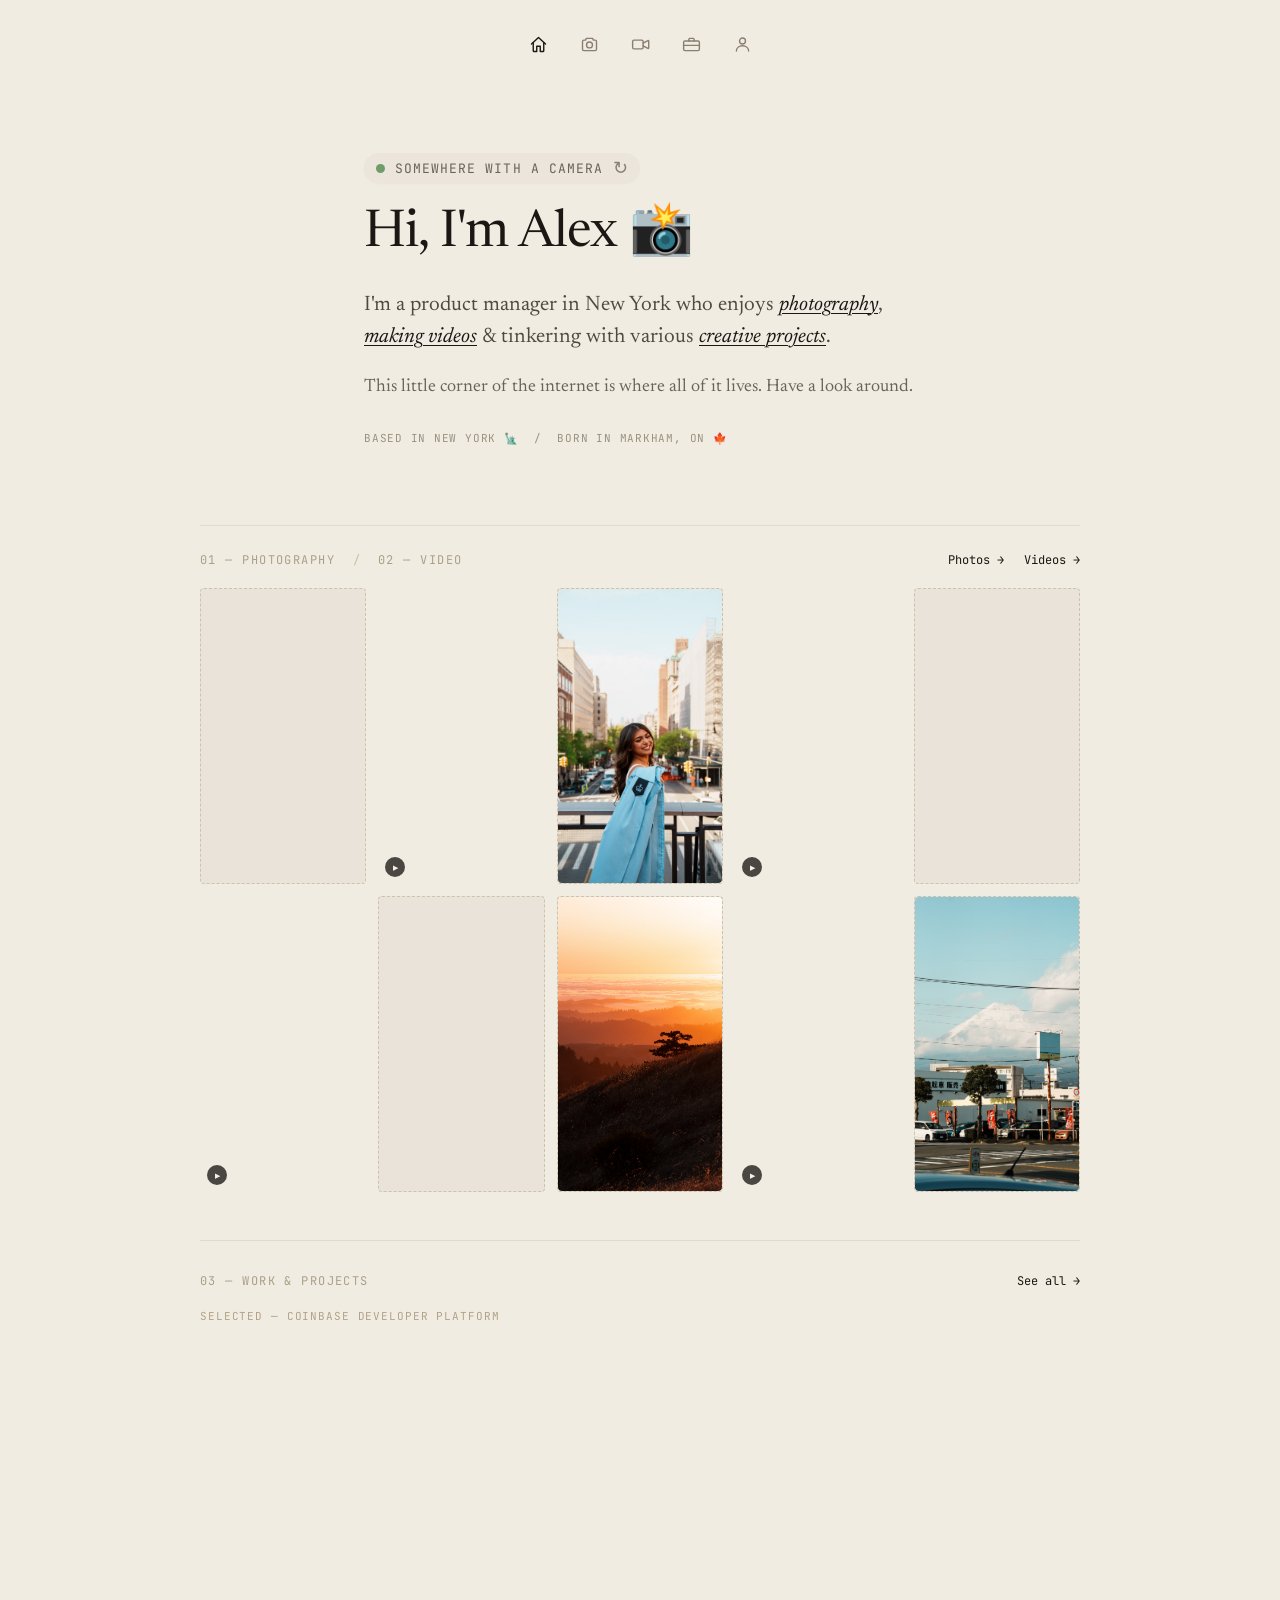
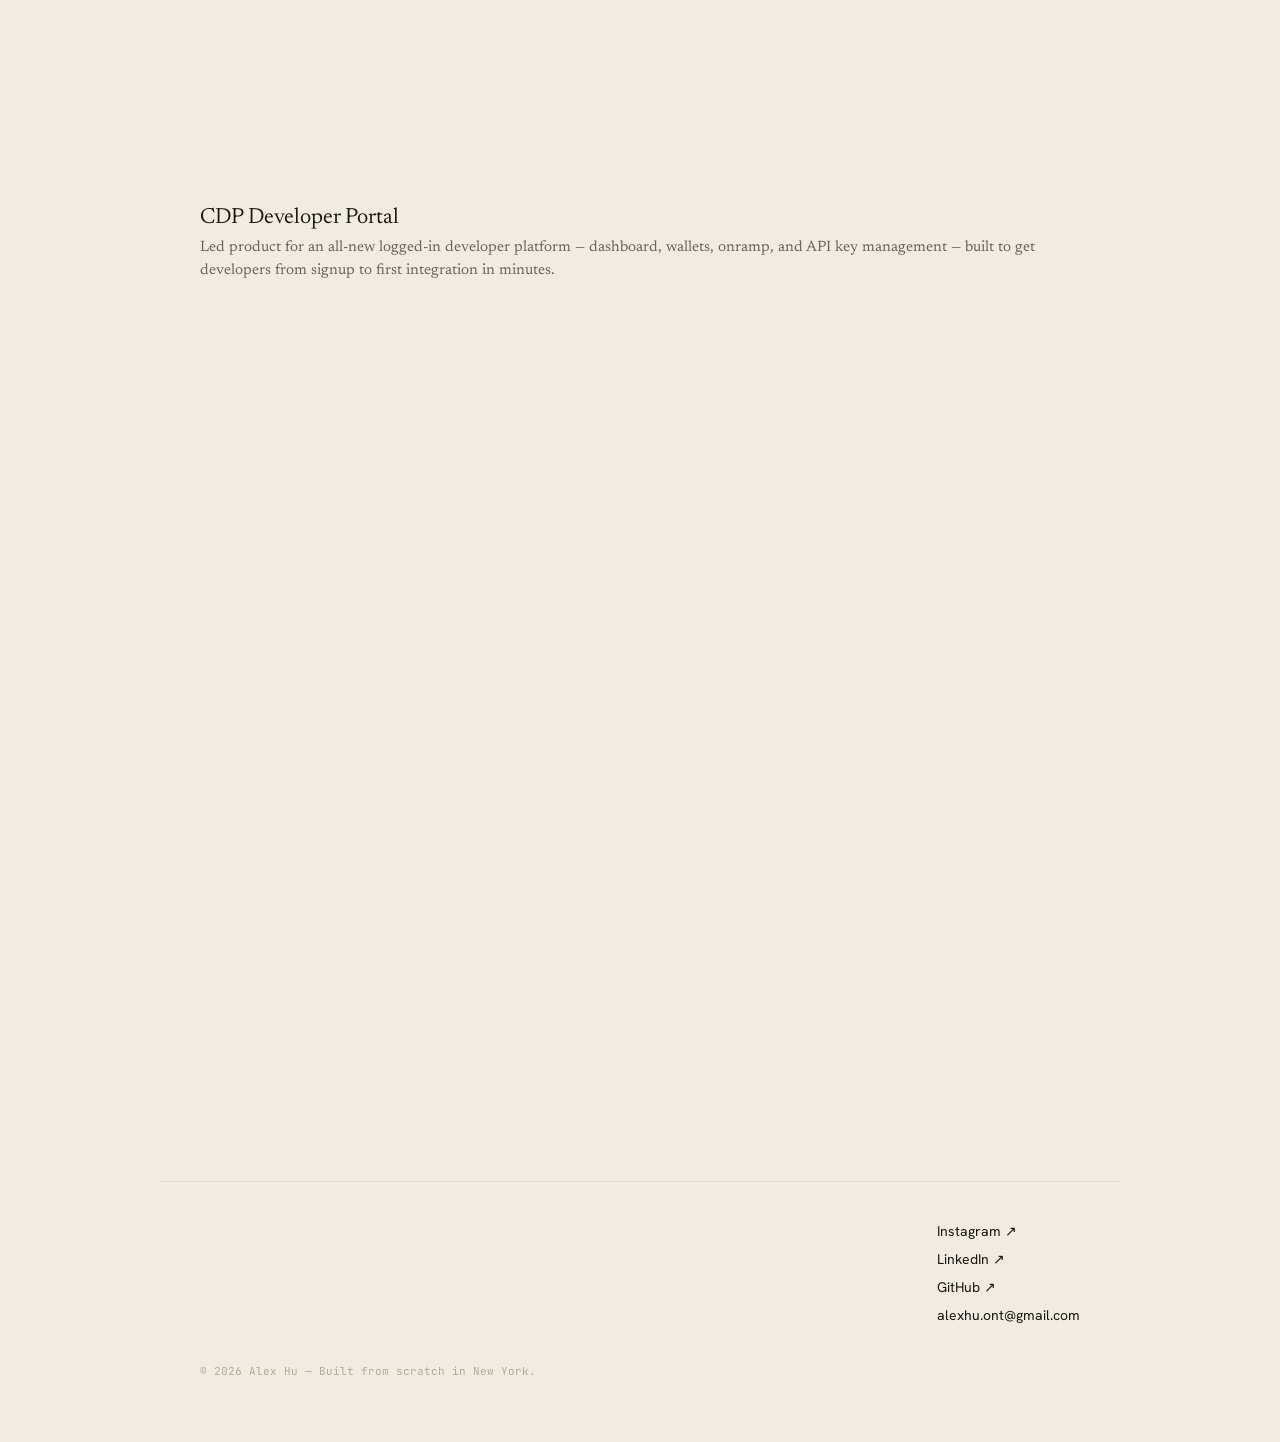
==== index.html @ 6176f82d "Portfolio site — initial" ====
<!DOCTYPE html>
<html lang="en">
<head>
<meta charset="utf-8">
<meta name="viewport" content="width=device-width, initial-scale=1">
<title>Alex Hu</title>
<link rel="preconnect" href="https://fonts.googleapis.com">
<link rel="preconnect" href="https://fonts.gstatic.com" crossorigin>
<link href="https://fonts.googleapis.com/css2?family=Newsreader:ital,opsz,wght@0,6..72,400;0,6..72,500;1,6..72,400;1,6..72,500&family=Hanken+Grotesk:wght@400;500;600&family=JetBrains+Mono:wght@400;500&display=swap" rel="stylesheet">
<link rel="stylesheet" href="style.css">
<script src="nav.js"></script>
</head>
<body>
<div style="font-family: 'Hanken Grotesk', sans-serif; min-height: 100vh;">

  <nav style="padding: 34px 40px 6px; display: flex; justify-content: center;">
    <div style="display: flex; align-items: center; gap: 30px;">
      <a href="index.html" class="nav-icon active" title="Home" aria-label="Home" style="display:flex;color:#1B1714;text-decoration:none;"><svg width="21" height="21" viewBox="0 0 24 24" fill="none" stroke="currentColor" stroke-width="1.6" stroke-linecap="round" stroke-linejoin="round"><path d="M4 11.5 12 4l8 7.5"/><path d="M6 10v9a1 1 0 0 0 1 1h3v-6h4v6h3a1 1 0 0 0 1-1v-9"/></svg></a>
      <a href="photos.html" class="nav-icon" title="Photos" aria-label="Photos" style="display:flex;color:#897F70;text-decoration:none;"><svg width="21" height="21" viewBox="0 0 24 24" fill="none" stroke="currentColor" stroke-width="1.6" stroke-linecap="round" stroke-linejoin="round"><path d="M4 8.5a1.5 1.5 0 0 1 1.5-1.5h2l1-2h7l1 2h2A1.5 1.5 0 0 1 20 8.5v9A1.5 1.5 0 0 1 18.5 19h-13A1.5 1.5 0 0 1 4 17.5z"/><circle cx="12" cy="12.5" r="3.4"/></svg></a>
      <a href="videos.html" class="nav-icon" title="Videos" aria-label="Videos" style="display:flex;color:#897F70;text-decoration:none;"><svg width="21" height="21" viewBox="0 0 24 24" fill="none" stroke="currentColor" stroke-width="1.6" stroke-linecap="round" stroke-linejoin="round"><rect x="3" y="7" width="12" height="10" rx="1.5"/><path d="M15 10.5 20.5 7.5a.6.6 0 0 1 .9.5v8a.6.6 0 0 1-.9.5L15 13.5"/></svg></a>
      <a href="work.html" class="nav-icon" title="Work" aria-label="Work" style="display:flex;color:#897F70;text-decoration:none;"><svg width="21" height="21" viewBox="0 0 24 24" fill="none" stroke="currentColor" stroke-width="1.6" stroke-linecap="round" stroke-linejoin="round"><rect x="3" y="8" width="18" height="11" rx="1.5"/><path d="M9 8V6a1 1 0 0 1 1-1h4a1 1 0 0 1 1 1v2"/><path d="M3 13h18"/></svg></a>
      <a href="about.html" class="nav-icon" title="About" aria-label="About" style="display:flex;color:#897F70;text-decoration:none;"><svg width="21" height="21" viewBox="0 0 24 24" fill="none" stroke="currentColor" stroke-width="1.6" stroke-linecap="round" stroke-linejoin="round"><circle cx="12" cy="8" r="3.4"/><path d="M5 19.5c0-3.6 3.1-6 7-6s7 2.4 7 6"/></svg></a>
    </div>
  </nav>

  <header style="max-width: 600px; margin: 0 auto; padding: 92px 24px 80px; position: relative;">
    <div style="margin-bottom: 24px;">
      <button id="status-btn" class="status-btn">
        <span id="status-dot" style="width:9px;height:9px;border-radius:999px;background:#6f9c6a;animation:dotPulse 2.2s infinite;flex:none;"></span>
        <span id="status-text" style="font-family:'JetBrains Mono',monospace;font-size:13px;letter-spacing:0.08em;text-transform:uppercase;color:#6a635a;"></span>
        <span class="arrow" style="display:inline-block;font-family:'JetBrains Mono',monospace;font-size:18px;color:#897F70;line-height:1;">↻</span>
      </button>
    </div>
    <div id="fly-container" style="position:relative;pointer-events:none;height:0;overflow:visible;"></div>
    <h1 class="reveal" style="font-family:'Newsreader',serif;font-weight:400;font-size:52px;line-height:1.05;letter-spacing:-0.015em;margin:0;color:#1B1714;position:relative;z-index:1;transition-delay:0.1s;">Hi, I'm Alex <span id="slot-emoji" style="display:inline-block;opacity:0;"></span></h1>
    <p class="reveal" style="font-family:'Newsreader',serif;font-size:21px;line-height:1.55;color:#4f4942;margin:28px 0 18px;transition-delay:0.1s;">I'm a product manager in New York who enjoys <a href="photos.html" class="prose-link" style="color:#1B1714;font-style:italic;text-decoration:underline;text-underline-offset:3px;text-decoration-thickness:1px;">photography</a>, <a href="videos.html" class="prose-link" style="color:#1B1714;font-style:italic;text-decoration:underline;text-underline-offset:3px;text-decoration-thickness:1px;">making videos</a> &amp; tinkering with various <a href="work.html" class="prose-link" style="color:#1B1714;font-style:italic;text-decoration:underline;text-underline-offset:3px;text-decoration-thickness:1px;">creative projects</a>.</p>
    <p class="reveal" style="font-family:'Newsreader',serif;font-size:18px;line-height:1.6;color:#6a635a;margin:0 0 30px;transition-delay:0.1s;">This little corner of the internet is where all of it lives. Have a look around.</p>
    <div class="reveal" style="font-family:'JetBrains Mono',monospace;font-size:11px;letter-spacing:0.07em;text-transform:uppercase;color:#9a917f;transition-delay:0.1s;">Based in New York 🗽&nbsp;&nbsp;/&nbsp;&nbsp;Born in Markham, ON 🍁</div>
  </header>

  <section style="max-width:960px;margin:0 auto;padding:0 40px;">
    <div style="display:flex;justify-content:space-between;align-items:baseline;padding:26px 0 20px;border-top:1px solid #E2DBCC;">
      <div style="display:flex;gap:18px;">
        <span style="font-family:'JetBrains Mono',monospace;font-size:12px;letter-spacing:0.12em;text-transform:uppercase;color:#aaa089;">01 — Photography</span>
        <span style="font-family:'JetBrains Mono',monospace;font-size:12px;color:#cabf9f;">/</span>
        <span style="font-family:'JetBrains Mono',monospace;font-size:12px;letter-spacing:0.12em;text-transform:uppercase;color:#aaa089;">02 — Video</span>
      </div>
      <div style="display:flex;gap:20px;">
        <a href="photos.html" class="work-link" style="font-family:'JetBrains Mono',monospace;font-size:12px;color:#1B1714;text-decoration:none;">Photos →</a>
        <a href="videos.html" class="work-link" style="font-family:'JetBrains Mono',monospace;font-size:12px;color:#1B1714;text-decoration:none;">Videos →</a>
      </div>
    </div>
    <div id="home-grid" class="home-grid" style="display:grid;grid-template-columns:repeat(5,1fr);gap:12px;"></div>
  </section>

  <div style="max-width:960px;margin:0 auto;padding:0 40px;"><hr style="border:none;border-top:1px solid #E2DBCC;margin:48px 0 0;"></div>

  <section style="max-width:960px;margin:0 auto;padding:0 40px;">
    <div style="display:flex;justify-content:space-between;align-items:baseline;padding:32px 0 20px;">
      <span style="font-family:'JetBrains Mono',monospace;font-size:12px;letter-spacing:0.12em;text-transform:uppercase;color:#aaa089;">03 — Work &amp; Projects</span>
      <a href="work.html" class="work-link" style="font-family:'JetBrains Mono',monospace;font-size:12px;color:#1B1714;text-decoration:none;">See all →</a>
    </div>
    <div style="font-family:'JetBrains Mono',monospace;font-size:11px;letter-spacing:0.08em;text-transform:uppercase;color:#b0a288;margin-bottom:16px;">Selected — Coinbase Developer Platform</div>
    <div id="work-grid" class="work-grid-2" style="display:grid;grid-template-columns:1fr;gap:64px;margin-bottom:40px;"></div>
  </section>

  <footer style="max-width:960px;margin:72px auto 0;padding:40px 40px 64px;border-top:1px solid #E2DBCC;">
    <div style="display:flex;justify-content:flex-end;align-items:flex-start;gap:40px;flex-wrap:wrap;">
      <div style="display:flex;flex-direction:column;gap:10px;font-size:14px;">
        <a href="https://www.instagram.com/ah.50mm/" target="_blank" class="footer-link" style="color:#1B1714;text-decoration:none;">Instagram ↗</a>
        <a href="https://www.linkedin.com/in/alex-hu00/" target="_blank" class="footer-link" style="color:#1B1714;text-decoration:none;">LinkedIn ↗</a>
        <a href="https://github.com/alexhu00" target="_blank" class="footer-link" style="color:#1B1714;text-decoration:none;">GitHub ↗</a>
        <a href="mailto:alexhu.ont@gmail.com" class="footer-link" style="color:#1B1714;text-decoration:none;">alexhu.ont@gmail.com</a>
      </div>
    </div>
    <div style="font-family:'JetBrains Mono',monospace;font-size:11px;color:#b3a997;margin-top:40px;">© 2026 Alex Hu — Built from scratch in New York.</div>
  </footer>

</div>

<div id="lightbox" class="lightbox" style="display:none;" onclick="if(event.target===this)closeLightbox();">
  <img id="lb-img" src="" alt="" style="display:none;">
  <div id="lb-video" style="display:none;width:90vw;max-width:900px;aspect-ratio:16/9;"></div>
  <button class="lightbox-close" onclick="closeLightbox()">×</button>
</div>

<script>
// ── STATUS BADGE ──────────────────────────────────────────────
const statuses = [
  { text:'Waving hello',            emoji:'👋', kind:'wave' },
  { text:'On the subway',           emoji:'🚄', kind:'train' },
  { text:'Somewhere with a camera', emoji:'📸', kind:'camera' },
  { text:'Between meetings',        emoji:'💻', kind:'laptop' },
  { text:'Watching the Blue Jays',  emoji:'⚾', kind:'ball' },
  { text:'Playing frisbee',         emoji:'🥏', kind:'frisbee' },
  { text:'Laughing like Kawhi',     emoji:'🏀', kind:'basketball' },
];
function shuffle(a){a=a.slice();for(let i=a.length-1;i>0;i--){const j=Math.floor(Math.random()*(i+1));[a[i],a[j]]=[a[j],a[i]];}return a;}
let order=shuffle(statuses),idx=0,ghostPlaying=false;
const statusText=document.getElementById('status-text');
const slotEmoji=document.getElementById('slot-emoji');
const flyC=document.getElementById('fly-container');
const traveling={train:true,ball:true,frisbee:true};
const dur={ball:1300,frisbee:850,train:1200};

function spawnGhost(e){
  const g=document.createElement('span');
  g.textContent=e.emoji;
  const css={ball:'position:absolute;font-size:46px;left:296px;top:10px;pointer-events:none;animation:ballHit 1.3s linear forwards;',
              frisbee:'position:absolute;font-size:54px;left:296px;top:10px;pointer-events:none;animation:frisbeeFly 0.85s ease-in forwards;',
              train:'position:absolute;font-size:46px;left:296px;top:10px;pointer-events:none;animation:trainDash 1.2s cubic-bezier(.4,0,1,1) forwards;'}[e.kind];
  g.style.cssText=css;flyC.appendChild(g);setTimeout(()=>g.remove(),(dur[e.kind]||1300)+100);
}
function spawnFlash(){
  const f=document.createElement('span');
  f.style.cssText='position:absolute;left:236px;top:80px;width:160px;height:160px;border-radius:50%;pointer-events:none;background:radial-gradient(circle,rgba(255,255,255,0.95),rgba(255,255,255,0));z-index:3;animation:flashPulse 1.5s ease-out forwards;';
  flyC.appendChild(f);setTimeout(()=>f.remove(),1600);
}
function applyEntry(e){
  statusText.textContent=e.text;slotEmoji.textContent=e.emoji;
  if(traveling[e.kind]){
    slotEmoji.style.cssText='display:inline-block;opacity:0;';ghostPlaying=true;spawnGhost(e);
    setTimeout(()=>{ghostPlaying=false;slotEmoji.style.cssText='display:inline-block;opacity:1;animation:popIn 0.5s cubic-bezier(.34,1.56,.64,1) forwards;';},dur[e.kind]);
  }else if(e.kind==='wave'){slotEmoji.style.cssText='display:inline-block;transform-origin:70% 70%;animation:waveWiggle 1.5s ease-in-out forwards;';
  }else if(e.kind==='camera'){slotEmoji.style.cssText='display:inline-block;transform-origin:50% 50%;animation:cameraPop 1.5s ease-out forwards;';spawnFlash();
  }else if(e.kind==='laptop'){slotEmoji.style.cssText='display:inline-block;transform-origin:50% 100%;animation:laptopOpen 1.2s ease-out forwards;';
  }else if(e.kind==='basketball'){slotEmoji.style.cssText='display:inline-block;transform-origin:50% 100%;animation:basketballBounce 1.3s ease-out forwards;';
  }else{slotEmoji.style.cssText='display:inline-block;';}
}
setTimeout(() => applyEntry(order[0]), 700);
document.getElementById('status-btn').addEventListener('click',()=>{
  if(ghostPlaying)return;idx=(idx+1)%order.length;if(idx===0)order=shuffle(statuses);applyEntry(order[idx]);
});

// ── LIGHTBOX ─────────────────────────────────────────────────
function openPhoto(src){
  const lb=document.getElementById('lightbox');
  document.getElementById('lb-img').src=src;
  document.getElementById('lb-img').style.display='block';
  document.getElementById('lb-video').style.display='none';
  document.getElementById('lb-video').innerHTML='';
  lb.style.display='flex';
}
function openVideo(url){
  let embedUrl=url;
  const yt=url.match(/(?:youtube\.com\/watch\?v=|youtu\.be\/)([^&\s]+)/);
  if(yt)embedUrl=`https://www.youtube.com/embed/${yt[1]}?autoplay=1`;
  const lb=document.getElementById('lightbox');
  document.getElementById('lb-img').style.display='none';
  const vd=document.getElementById('lb-video');
  vd.innerHTML=`<iframe src="${embedUrl}" style="width:100%;height:100%;border:none;border-radius:4px;" allow="autoplay;fullscreen" allowfullscreen></iframe>`;
  vd.style.display='block';lb.style.display='flex';
}
function closeLightbox(){
  document.getElementById('lightbox').style.display='none';
  document.getElementById('lb-video').innerHTML='';
}
document.addEventListener('keydown',e=>{if(e.key==='Escape')closeLightbox();});

// ── CONTENT LOADING ───────────────────────────────────────────
fetch('content.json').then(r=>r.json()).then(data=>{

  // Home media strip
  const hg=document.getElementById('home-grid');
  data.home.media.forEach(item=>{
    const div=document.createElement('div');
    div.style.cssText='position:relative;cursor:zoom-in;';div.classList.add('reveal');
    const isLocalVideo = item.type==='video' && item.src && item.src.match(/\.mp4$/i);
    let slot;
    if(isLocalVideo){
      slot=document.createElement('video');
      slot.src=item.src; slot.autoplay=true; slot.loop=true; slot.muted=true; slot.playsInline=true;
      slot.style.cssText='width:100%;aspect-ratio:9/16;object-fit:cover;display:block;border-radius:4px;';
      div.style.cursor='pointer';
    } else {
      slot=document.createElement('div');
      slot.className='img-slot';
      slot.style.cssText='width:100%;aspect-ratio:9/16;';
      if(item.src){
        const img=document.createElement('img');
        img.src=item.src;img.alt='';
        img.onerror=()=>{slot.innerHTML='<div class="placeholder-label">'+(item.type==='video'?'Video':'Photo')+'</div>';};
        slot.appendChild(img);slot.classList.add('has-image');
      }else{slot.innerHTML='<div class="placeholder-label">'+(item.type==='video'?'Video still':'Photo')+'</div>';}
    }
    div.appendChild(slot);
    if(item.type==='video'){
      const badge=document.createElement('span');
      badge.style.cssText='position:absolute;left:7px;bottom:7px;pointer-events:none;width:20px;height:20px;border-radius:999px;background:rgba(27,23,20,0.78);color:#f5f1e8;display:flex;align-items:center;justify-content:center;font-size:7px;padding-left:1px;';
      badge.textContent='▶';div.appendChild(badge);
      div.addEventListener('click',()=>{ if(item.url)openVideo(item.url); else if(item.src)openVideo({src:item.src}); });
    }else{
      div.addEventListener('click',()=>{ if(item.src)openPhoto(item.src); });
    }
    hg.appendChild(div);
  });

  // Home work grid (first 2 selected items)
  const wg=document.getElementById('work-grid');
  data.work.selected.forEach(item=>{
    const a=document.createElement('a');
    a.href=`project.html#${item.id}`;a.className='work-card reveal';a.style.cssText='text-decoration:none;display:block;transition:opacity .2s;';
    let thumb;
    if(item.heroVideo){
      thumb=document.createElement('video');
      thumb.src=item.heroVideo;thumb.autoplay=true;thumb.loop=true;thumb.muted=true;thumb.playsInline=true;
      thumb.style.cssText='width:100%;display:block;border-radius:6px;';
    } else {
      thumb=document.createElement('div');
      thumb.className='img-slot r6';thumb.style.cssText='width:100%;aspect-ratio:4/3;';
      if(item.img){const img=document.createElement('img');img.src=item.img;img.alt=item.title;img.onerror=()=>{thumb.innerHTML='<div class="placeholder-label">Screenshot</div>';};thumb.appendChild(img);thumb.classList.add('has-image');}
      else{thumb.innerHTML='<div class="placeholder-label">Screenshot</div>';}
    }
    a.innerHTML=`<h3 style="font-family:'Newsreader',serif;font-weight:400;font-size:22px;margin:28px 0 0;color:#1B1714;">${item.title}</h3><p style="font-family:'Newsreader',serif;font-size:15px;line-height:1.5;color:#6a635a;margin:8px 0 0;">${item.description}</p>`;
    a.insertBefore(thumb,a.firstChild);
    wg.appendChild(a);
  });
});
</script>
</body>
</html>
---- style.css ----
*, *::before, *::after { box-sizing: border-box; }

body {
  margin: 0;
  background: #F1ECE2;
  color: #1B1714;
  -webkit-font-smoothing: antialiased;
}

a { transition: color .25s ease; }

.img-slot {
  display: block;
  background: rgba(137,127,112,0.08);
  border: 1px dashed #cdc3ac;
  border-radius: 4px;
  position: relative;
  overflow: hidden;
}

.img-slot.r6 { border-radius: 6px; }

.img-slot img {
  width: 100%;
  height: 100%;
  object-fit: cover;
  display: block;
  border-radius: inherit;
}

.img-slot .placeholder-label {
  position: absolute;
  inset: 0;
  display: flex;
  align-items: center;
  justify-content: center;
  font-family: 'JetBrains Mono', monospace;
  font-size: 11px;
  letter-spacing: 0.06em;
  text-transform: uppercase;
  color: #b3a997;
  pointer-events: none;
}

.img-slot.has-image .placeholder-label { display: none; }

/* Photo grid: natural aspect ratio, no crop */
.img-slot.photo-natural { border: none; background: none; overflow: visible; }
.img-slot.photo-natural img { width: 100%; height: auto; object-fit: unset; border-radius: 4px; }

/* Scroll reveal */
.reveal {
  opacity: 0;
  transform: translateY(4px);
  transition: opacity 0.6s ease, transform 0.6s ease;
}
.reveal.visible {
  opacity: 1;
  transform: none;
}

.nav-icon:hover { color: #1B1714 !important; }
.nav-icon.active { color: #1B1714 !important; }

.footer-link:hover { color: #897F70 !important; }
.work-link:hover { color: #897F70 !important; }
.prose-link:hover { color: #897F70 !important; }

.status-btn {
  display: flex;
  align-items: center;
  gap: 10px;
  background: rgba(137,127,112,0.06);
  border: none;
  border-radius: 999px;
  padding: 6px 12px;
  cursor: pointer;
  -webkit-appearance: none;
  transition: background .2s ease, transform .2s ease, box-shadow .2s ease;
  box-shadow: 0 1px 2px rgba(27,23,20,0.03);
}
.status-btn:hover {
  background: rgba(137,127,112,0.14);
  transform: translateY(-1px);
  box-shadow: 0 3px 8px rgba(27,23,20,0.08);
}
.status-btn .arrow { transition: transform .35s ease; }
.status-btn:hover .arrow { transform: rotate(180deg); }

.tab-btn {
  font-family: 'JetBrains Mono', monospace;
  font-size: 12px;
  letter-spacing: 0.07em;
  text-transform: uppercase;
  border: none;
  border-radius: 999px;
  padding: 9px 18px;
  cursor: pointer;
  -webkit-appearance: none;
  transition: color .2s, background .2s;
}
.tab-btn.active { color: #1B1714; background: #E5DCC6; }
.tab-btn.inactive { color: #897F70; background: none; }
.tab-btn.inactive:hover { color: #1B1714; }

.lightbox {
  position: fixed;
  inset: 0;
  background: rgba(20,17,14,0.92);
  z-index: 50;
  display: flex;
  align-items: center;
  justify-content: center;
  cursor: zoom-out;
}
.lightbox img {
  max-width: 90vw;
  max-height: 90vh;
  object-fit: contain;
  border-radius: 4px;
  box-shadow: 0 30px 80px rgba(0,0,0,0.5);
}
.lightbox-close {
  position: absolute;
  top: 28px;
  right: 32px;
  width: 40px;
  height: 40px;
  border-radius: 999px;
  border: none;
  background: rgba(255,255,255,0.12);
  color: #f5f1e8;
  font-size: 20px;
  cursor: pointer;
  display: flex;
  align-items: center;
  justify-content: center;
}

@keyframes dotPulse {
  0% { box-shadow: 0 0 0 0 rgba(111,156,106,0.45); }
  70% { box-shadow: 0 0 0 10px rgba(111,156,106,0); }
  100% { box-shadow: 0 0 0 0 rgba(111,156,106,0); }
}
@keyframes waveWiggle {
  0%, 100% { transform: rotate(0deg); }
  15% { transform: rotate(-20deg); }
  30% { transform: rotate(16deg); }
  45% { transform: rotate(-16deg); }
  60% { transform: rotate(14deg); }
  75% { transform: rotate(-8deg); }
  90% { transform: rotate(4deg); }
}
@keyframes popIn {
  0% { transform: scale(0.3); opacity: 0.5; }
  60% { transform: scale(1.2); opacity: 1; }
  100% { transform: scale(1); opacity: 1; }
}
@keyframes cameraPop {
  0%   { transform: scale(0.5) rotate(-6deg); }
  15%  { transform: scale(1.25) rotate(3deg); }
  24%  { transform: scale(0.95) rotate(-2deg); }
  34%  { transform: scale(1.05) rotate(1deg); }
  100% { transform: scale(1) rotate(0deg); }
}
@keyframes laptopOpen {
  0%   { transform: scaleY(0.15); }
  40%  { transform: scaleY(1.18); }
  65%  { transform: scaleY(0.94); }
  100% { transform: scaleY(1); }
}
@keyframes basketballBounce {
  0%   { transform: translateY(0) scale(1,1); }
  15%  { transform: translateY(-26px) scale(1,1); }
  30%  { transform: translateY(0) scale(1.15,0.85); }
  45%  { transform: translateY(-14px) scale(1,1); }
  60%  { transform: translateY(0) scale(1.08,0.92); }
  72%  { transform: translateY(-6px) scale(1,1); }
  84%  { transform: translateY(0) scale(1.04,0.96); }
  100% { transform: translateY(0) scale(1,1); }
}
@keyframes ballHit {
  0%   { transform: translate(0, 0) scale(0.6); opacity: 0; }
  10%  { transform: scale(1); opacity: 1; }
  32%  { transform: scale(1.35); }
  40%  { transform: translate(0, 0) scale(1) rotate(0deg); opacity: 1; }
  100% { transform: translate(480px, -90px) rotate(720deg) scale(0.7); opacity: 0; }
}
@keyframes frisbeeFly {
  0%   { transform: translate(0, 0) scaleY(0.55); opacity: 0; }
  8%   { opacity: 1; }
  90%  { opacity: 1; }
  100% { transform: translate(300px, -42px) scaleY(0.55); opacity: 0; }
}
@keyframes trainDash {
  0%   { transform: translateX(0); opacity: 1; }
  100% { transform: translateX(-380px); opacity: 0; }
}
@keyframes flashPulse {
  0%, 16%  { opacity: 0; }
  22%      { opacity: 0.95; }
  32%, 100% { opacity: 0; }
}
@keyframes fadeUp {
  from { opacity: 0; transform: translateY(14px); }
  to   { opacity: 1; transform: none; }
}

.photo-grid-item { cursor: zoom-in; }
.photo-grid-item:hover .img-slot { opacity: 0.88; }

.work-card:hover { opacity: 0.85; }

@media (max-width: 700px) {
  .home-grid { grid-template-columns: repeat(2, 1fr) !important; }
  .work-grid-2 { grid-template-columns: 1fr !important; }
  .work-grid-3 { grid-template-columns: 1fr !important; }
  .about-grid { grid-template-columns: 1fr !important; }
  .video-grid { grid-template-columns: repeat(2, 1fr) !important; }
  .photo-grid { grid-template-columns: repeat(2, 1fr) !important; }
  nav { padding: 20px 20px 6px !important; }
  header { padding-left: 20px !important; padding-right: 20px !important; }
  section { padding-left: 20px !important; padding-right: 20px !important; }
  footer { padding-left: 20px !important; padding-right: 20px !important; }
  h1 { font-size: 38px !important; }
}
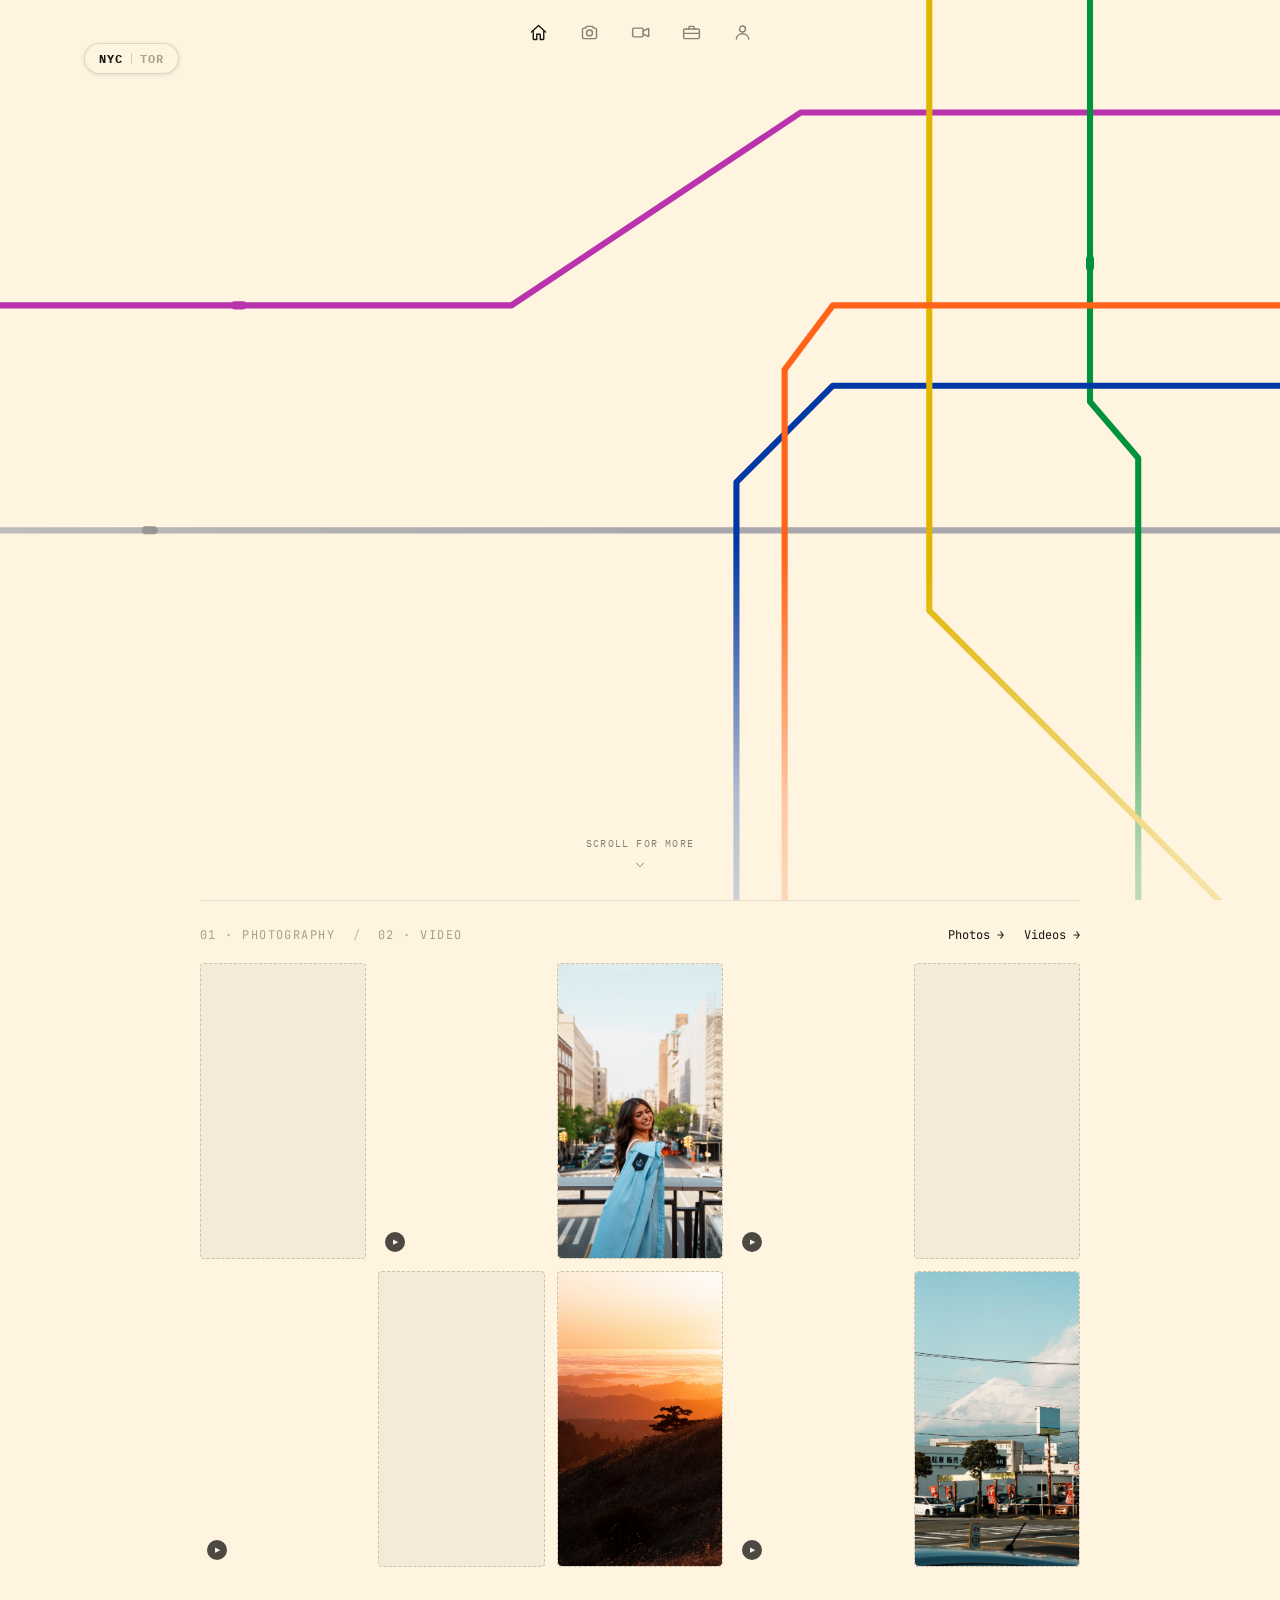
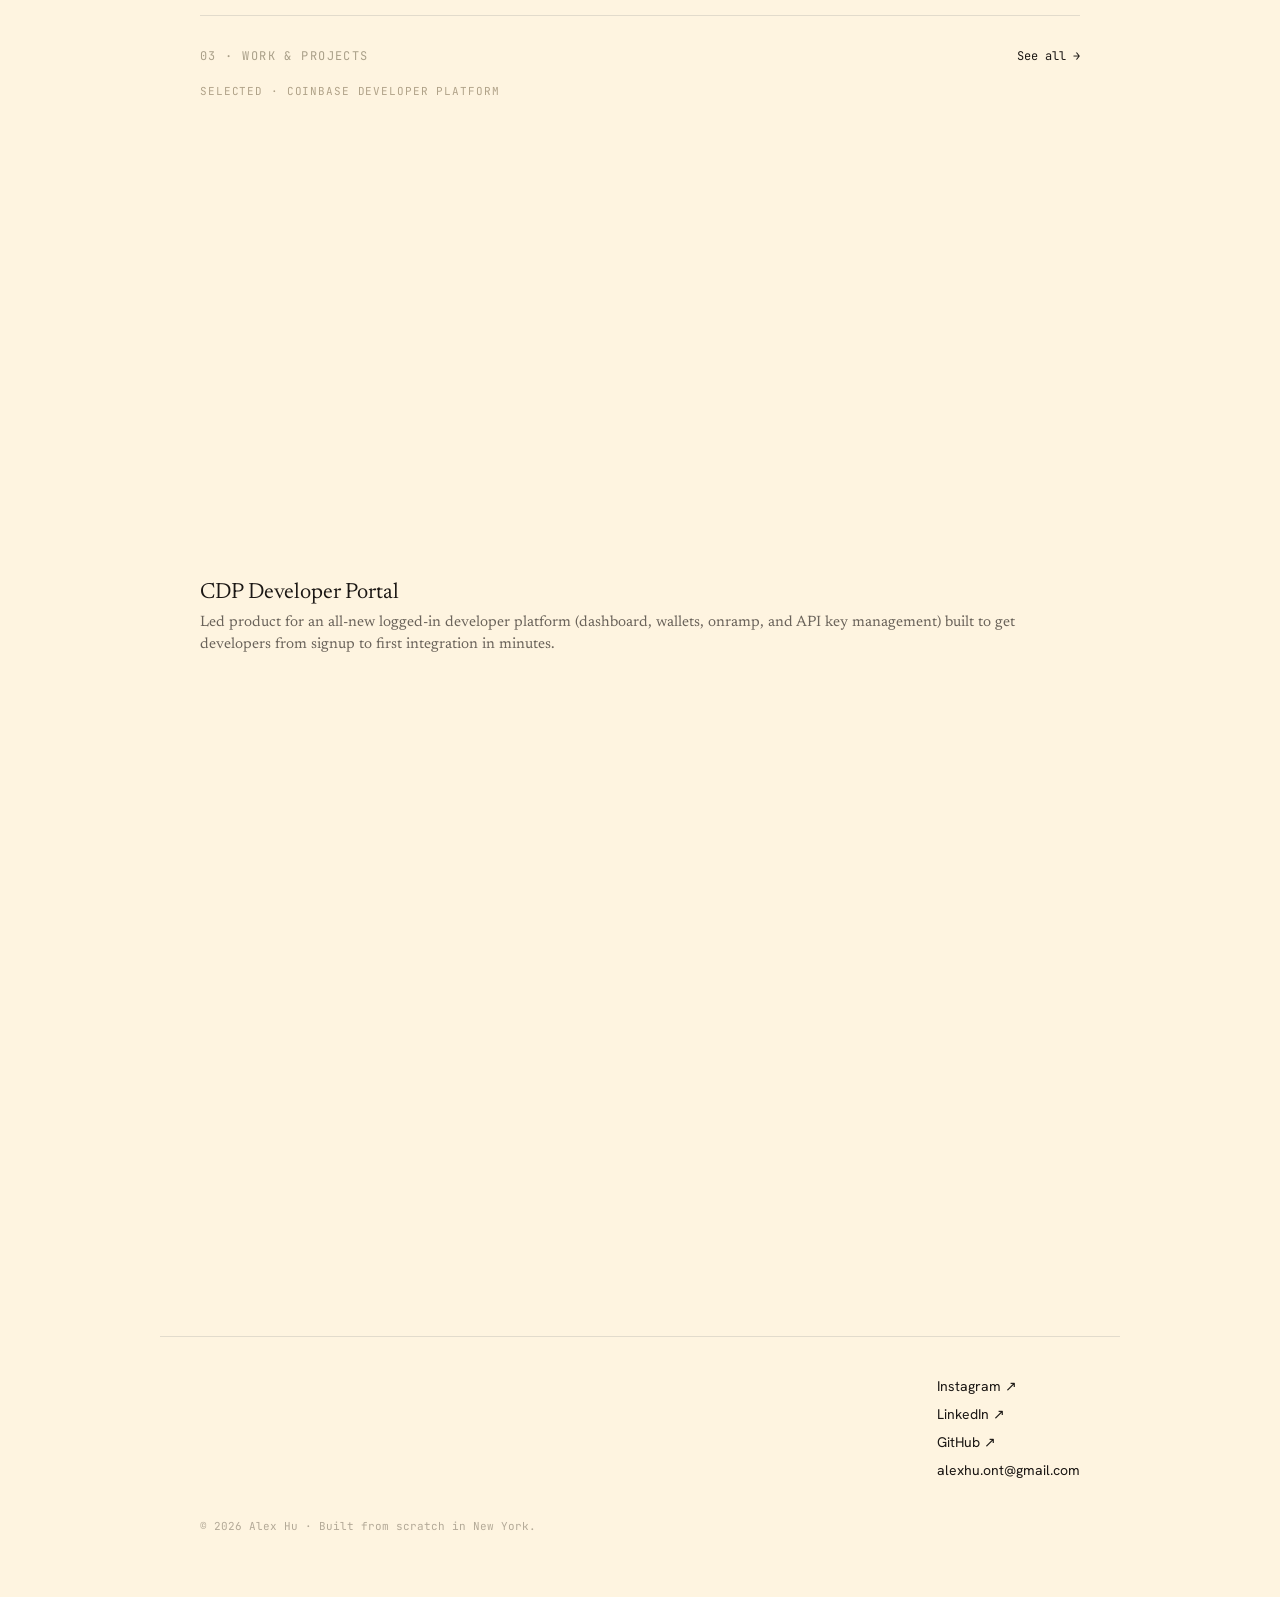
==== commit d6f39583: "Redesign home hero as animated subway map, populate work section, polish site details - Replace home" ====
--- a/index.html
+++ b/index.html
@@ -6,44 +6,217 @@
 <title>Alex Hu</title>
 <link rel="preconnect" href="https://fonts.googleapis.com">
 <link rel="preconnect" href="https://fonts.gstatic.com" crossorigin>
-<link href="https://fonts.googleapis.com/css2?family=Newsreader:ital,opsz,wght@0,6..72,400;0,6..72,500;1,6..72,400;1,6..72,500&family=Hanken+Grotesk:wght@400;500;600&family=JetBrains+Mono:wght@400;500&display=swap" rel="stylesheet">
+<link href="https://fonts.googleapis.com/css2?family=Newsreader:ital,opsz,wght@0,6..72,400;0,6..72,500;1,6..72,400;1,6..72,500&family=Hanken+Grotesk:wght@400;500;600&family=JetBrains+Mono:wght@400;500&family=Crimson+Text:ital,wght@0,400;0,600;1,400&family=IBM+Plex+Mono:wght@400;600;700&display=swap" rel="stylesheet">
+<link rel="icon" type="image/svg+xml" href="favicon.svg">
 <link rel="stylesheet" href="style.css">
 <script src="nav.js"></script>
 </head>
 <body>
 <div style="font-family: 'Hanken Grotesk', sans-serif; min-height: 100vh;">
 
-  <nav style="padding: 34px 40px 6px; display: flex; justify-content: center;">
-    <div style="display: flex; align-items: center; gap: 30px;">
-      <a href="index.html" class="nav-icon active" title="Home" aria-label="Home" style="display:flex;color:#1B1714;text-decoration:none;"><svg width="21" height="21" viewBox="0 0 24 24" fill="none" stroke="currentColor" stroke-width="1.6" stroke-linecap="round" stroke-linejoin="round"><path d="M4 11.5 12 4l8 7.5"/><path d="M6 10v9a1 1 0 0 0 1 1h3v-6h4v6h3a1 1 0 0 0 1-1v-9"/></svg></a>
-      <a href="photos.html" class="nav-icon" title="Photos" aria-label="Photos" style="display:flex;color:#897F70;text-decoration:none;"><svg width="21" height="21" viewBox="0 0 24 24" fill="none" stroke="currentColor" stroke-width="1.6" stroke-linecap="round" stroke-linejoin="round"><path d="M4 8.5a1.5 1.5 0 0 1 1.5-1.5h2l1-2h7l1 2h2A1.5 1.5 0 0 1 20 8.5v9A1.5 1.5 0 0 1 18.5 19h-13A1.5 1.5 0 0 1 4 17.5z"/><circle cx="12" cy="12.5" r="3.4"/></svg></a>
-      <a href="videos.html" class="nav-icon" title="Videos" aria-label="Videos" style="display:flex;color:#897F70;text-decoration:none;"><svg width="21" height="21" viewBox="0 0 24 24" fill="none" stroke="currentColor" stroke-width="1.6" stroke-linecap="round" stroke-linejoin="round"><rect x="3" y="7" width="12" height="10" rx="1.5"/><path d="M15 10.5 20.5 7.5a.6.6 0 0 1 .9.5v8a.6.6 0 0 1-.9.5L15 13.5"/></svg></a>
-      <a href="work.html" class="nav-icon" title="Work" aria-label="Work" style="display:flex;color:#897F70;text-decoration:none;"><svg width="21" height="21" viewBox="0 0 24 24" fill="none" stroke="currentColor" stroke-width="1.6" stroke-linecap="round" stroke-linejoin="round"><rect x="3" y="8" width="18" height="11" rx="1.5"/><path d="M9 8V6a1 1 0 0 1 1-1h4a1 1 0 0 1 1 1v2"/><path d="M3 13h18"/></svg></a>
-      <a href="about.html" class="nav-icon" title="About" aria-label="About" style="display:flex;color:#897F70;text-decoration:none;"><svg width="21" height="21" viewBox="0 0 24 24" fill="none" stroke="currentColor" stroke-width="1.6" stroke-linecap="round" stroke-linejoin="round"><circle cx="12" cy="8" r="3.4"/><path d="M5 19.5c0-3.6 3.1-6 7-6s7 2.4 7 6"/></svg></a>
-    </div>
-  </nav>
-
-  <header style="max-width: 600px; margin: 0 auto; padding: 92px 24px 80px; position: relative;">
-    <div style="margin-bottom: 24px;">
-      <button id="status-btn" class="status-btn">
-        <span id="status-dot" style="width:9px;height:9px;border-radius:999px;background:#6f9c6a;animation:dotPulse 2.2s infinite;flex:none;"></span>
-        <span id="status-text" style="font-family:'JetBrains Mono',monospace;font-size:13px;letter-spacing:0.08em;text-transform:uppercase;color:#6a635a;"></span>
-        <span class="arrow" style="display:inline-block;font-family:'JetBrains Mono',monospace;font-size:18px;color:#897F70;line-height:1;">↻</span>
-      </button>
-    </div>
-    <div id="fly-container" style="position:relative;pointer-events:none;height:0;overflow:visible;"></div>
-    <h1 class="reveal" style="font-family:'Newsreader',serif;font-weight:400;font-size:52px;line-height:1.05;letter-spacing:-0.015em;margin:0;color:#1B1714;position:relative;z-index:1;transition-delay:0.1s;">Hi, I'm Alex <span id="slot-emoji" style="display:inline-block;opacity:0;"></span></h1>
-    <p class="reveal" style="font-family:'Newsreader',serif;font-size:21px;line-height:1.55;color:#4f4942;margin:28px 0 18px;transition-delay:0.1s;">I'm a product manager in New York who enjoys <a href="photos.html" class="prose-link" style="color:#1B1714;font-style:italic;text-decoration:underline;text-underline-offset:3px;text-decoration-thickness:1px;">photography</a>, <a href="videos.html" class="prose-link" style="color:#1B1714;font-style:italic;text-decoration:underline;text-underline-offset:3px;text-decoration-thickness:1px;">making videos</a> &amp; tinkering with various <a href="work.html" class="prose-link" style="color:#1B1714;font-style:italic;text-decoration:underline;text-underline-offset:3px;text-decoration-thickness:1px;">creative projects</a>.</p>
-    <p class="reveal" style="font-family:'Newsreader',serif;font-size:18px;line-height:1.6;color:#6a635a;margin:0 0 30px;transition-delay:0.1s;">This little corner of the internet is where all of it lives. Have a look around.</p>
-    <div class="reveal" style="font-family:'JetBrains Mono',monospace;font-size:11px;letter-spacing:0.07em;text-transform:uppercase;color:#9a917f;transition-delay:0.1s;">Based in New York 🗽&nbsp;&nbsp;/&nbsp;&nbsp;Born in Markham, ON 🍁</div>
-  </header>
-
-  <section style="max-width:960px;margin:0 auto;padding:0 40px;">
+  <section class="hero-section">
+  <div class="hero">
+
+    <input type="checkbox" id="k-city" class="city-toggle-input">
+    <input type="checkbox" id="hero-menu-toggle" class="city-toggle-input">
+
+    <div class="hero-map-wrap">
+      <svg class="k-map" viewBox="0 0 1200 560" preserveAspectRatio="xMidYMid slice">
+        <defs>
+          <linearGradient id="k-fade" x1="0" y1="1" x2="0.55" y2="0.15">
+            <stop offset="0" stop-color="#FEF4E0" stop-opacity="0.96"/>
+            <stop offset="0.5" stop-color="#FEF4E0" stop-opacity="0.7"/>
+            <stop offset="1" stop-color="#FEF4E0" stop-opacity="0"/>
+          </linearGradient>
+        </defs>
+
+        <!-- ── NYC ────────────────────────────────────────── -->
+        <g id="k-nycMap">
+          <g class="k-line" id="k1-7" data-stations="[{&quot;n&quot;: &quot;Court Sq&quot;, &quot;l&quot;: &quot;7&quot;, &quot;d&quot;: &quot;Mahjong&quot;, &quot;x&quot;: 900, &quot;y&quot;: 70, &quot;c&quot;: &quot;#B933AD&quot;}]">
+            <path id="k-7" class="k-track" d="M -20 190 L 520 190 L 700 70 L 1240 70" fill="none" stroke="#B933AD" stroke-width="3.8" stroke-linecap="round" stroke-linejoin="round"/>
+            <path d="M -20 190 L 520 190 L 700 70 L 1240 70" fill="none" stroke="transparent" stroke-width="30" stroke-linecap="round"/>
+            <rect x="-5" y="-2.5" width="10" height="5" rx="2.5" fill="#B933AD" class="k-train" pointer-events="none"><animateMotion dur="7s" repeatCount="indefinite" rotate="auto"><mpath href="#k-7"/></animateMotion></rect>
+          </g>
+          <g class="k-line" id="k1-L" data-stations="[{&quot;n&quot;: &quot;McCarren Park&quot;, &quot;l&quot;: &quot;L&quot;, &quot;d&quot;: &quot;Frisbee&quot;, &quot;x&quot;: 950, &quot;y&quot;: 330, &quot;c&quot;: &quot;#A7A9AC&quot;}]">
+            <path id="k-L" class="k-track" d="M -20 330 L 1240 330" fill="none" stroke="#A7A9AC" stroke-width="3.8" stroke-linecap="round" stroke-linejoin="round"/>
+            <path d="M -20 330 L 1240 330" fill="none" stroke="transparent" stroke-width="30" stroke-linecap="round"/>
+            <rect x="-5" y="-2.5" width="10" height="5" rx="2.5" fill="#808184" class="k-train" pointer-events="none"><animateMotion dur="8s" repeatCount="indefinite" rotate="auto"><mpath href="#k-L"/></animateMotion></rect>
+          </g>
+          <g class="k-line" id="k1-6" data-stations="[{&quot;n&quot;: &quot;33 St&quot;, &quot;l&quot;: &quot;6&quot;, &quot;d&quot;: &quot;Apartment&quot;, &quot;x&quot;: 880, &quot;y&quot;: 200, &quot;c&quot;: &quot;#00933C&quot;}, {&quot;n&quot;: &quot;23 St&quot;, &quot;l&quot;: &quot;6&quot;, &quot;d&quot;: &quot;Office&quot;, &quot;x&quot;: 910, &quot;y&quot;: 430, &quot;c&quot;: &quot;#00933C&quot;}]">
+            <path id="k-6" class="k-track" d="M 880 -20 L 880 250 L 910 285 L 910 750" fill="none" stroke="#00933C" stroke-width="3.8" stroke-linecap="round" stroke-linejoin="round"/>
+            <path d="M 880 -20 L 880 250 L 910 285 L 910 750" fill="none" stroke="transparent" stroke-width="30" stroke-linecap="round"/>
+            <rect x="-5" y="-2.5" width="10" height="5" rx="2.5" fill="#00933C" class="k-train" pointer-events="none"><animateMotion dur="8.5s" repeatCount="indefinite" rotate="auto"><mpath href="#k-6"/></animateMotion></rect>
+          </g>
+          <g class="k-line" id="k1-E" data-stations="[{&quot;n&quot;: &quot;W 4 St&quot;, &quot;l&quot;: &quot;E&quot;, &quot;d&quot;: &quot;NYU&quot;, &quot;x&quot;: 660, &quot;y&quot;: 430, &quot;c&quot;: &quot;#0039A6&quot;}]">
+            <path id="k-E" class="k-track" d="M 1240 240 L 720 240 L 660 300 L 660 750" fill="none" stroke="#0039A6" stroke-width="3.8" stroke-linecap="round" stroke-linejoin="round"/>
+            <path d="M 1240 240 L 720 240 L 660 300 L 660 750" fill="none" stroke="transparent" stroke-width="30" stroke-linecap="round"/>
+            <rect x="-5" y="-2.5" width="10" height="5" rx="2.5" fill="#0039A6" class="k-train" pointer-events="none"><animateMotion dur="7.4s" repeatCount="indefinite" rotate="auto"><mpath href="#k-E"/></animateMotion></rect>
+          </g>
+          <g class="k-line" id="k1-Q" data-stations="[{&quot;n&quot;: &quot;Herald Sq&quot;, &quot;l&quot;: &quot;Q&quot;, &quot;d&quot;: &quot;HeyTea&quot;, &quot;x&quot;: 780, &quot;y&quot;: 250, &quot;c&quot;: &quot;#E0B400&quot;}]">
+            <path id="k-Q" class="k-track" d="M 780 -20 L 780 380 L 1000 600 L 1000 750" fill="none" stroke="#E0B400" stroke-width="3.8" stroke-linecap="round" stroke-linejoin="round"/>
+            <path d="M 780 -20 L 780 380 L 1000 600 L 1000 750" fill="none" stroke="transparent" stroke-width="30" stroke-linecap="round"/>
+            <rect x="-5" y="-2.5" width="10" height="5" rx="2.5" fill="#E0B400" class="k-train" pointer-events="none"><animateMotion dur="7.8s" repeatCount="indefinite" rotate="auto"><mpath href="#k-Q"/></animateMotion></rect>
+          </g>
+          <g class="k-line" id="k1-M" data-stations="[{&quot;n&quot;: &quot;Qboro Plz&quot;, &quot;l&quot;: &quot;M&quot;, &quot;d&quot;: &quot;Softball&quot;, &quot;x&quot;: 920, &quot;y&quot;: 190, &quot;c&quot;: &quot;#FF6319&quot;}]">
+            <path id="k-M" class="k-track" d="M 1240 190 L 720 190 L 690 230 L 690 750" fill="none" stroke="#FF6319" stroke-width="3.8" stroke-linecap="round" stroke-linejoin="round"/>
+            <path d="M 1240 190 L 720 190 L 690 230 L 690 750" fill="none" stroke="transparent" stroke-width="30" stroke-linecap="round"/>
+            <rect x="-5" y="-2.5" width="10" height="5" rx="2.5" fill="#FF6319" class="k-train" pointer-events="none"><animateMotion dur="8.2s" repeatCount="indefinite" rotate="auto"><mpath href="#k-M"/></animateMotion></rect>
+          </g>
+        </g>
+
+        <!-- ── Toronto ────────────────────────────────────── -->
+        <g id="k-torMap">
+          <g class="k-line" id="kt-sc" data-stations="[{&quot;n&quot;: &quot;Kensington Mkt&quot;, &quot;l&quot;: &quot;505&quot;, &quot;d&quot;: &quot;Weekend wander&quot;, &quot;x&quot;: 380, &quot;y&quot;: 300, &quot;c&quot;: &quot;#D9341F&quot;}, {&quot;n&quot;: &quot;Trinity Bellwoods&quot;, &quot;l&quot;: &quot;501&quot;, &quot;d&quot;: &quot;Picnics in the park&quot;, &quot;x&quot;: 250, &quot;y&quot;: 300, &quot;c&quot;: &quot;#D9341F&quot;}]" opacity="0.85">
+            <path id="ktr-sc1" d="M -20 300 L 560 300 L 600 340 L 1220 340" fill="none" stroke="#D9341F" stroke-width="2.2" stroke-linecap="round" stroke-linejoin="round" stroke-dasharray="1 7"/>
+            <path id="ktr-sc2" d="M 900 -20 L 900 600" fill="none" stroke="#D9341F" stroke-width="2.2" stroke-linecap="round" stroke-linejoin="round" stroke-dasharray="1 7"/>
+            <path id="ktr-sc3" d="M 1070 -20 L 1070 600" fill="none" stroke="#D9341F" stroke-width="2.2" stroke-linecap="round" stroke-linejoin="round" stroke-dasharray="1 7"/>
+            <path id="ktr-sc4" d="M 640 -20 L 640 600" fill="none" stroke="#D9341F" stroke-width="2.2" stroke-linecap="round" stroke-linejoin="round" stroke-dasharray="1 7"/>
+            <path d="M -20 300 L 560 300 L 600 340 L 1220 340" fill="none" stroke="transparent" stroke-width="22" stroke-linecap="round"/>
+            <path d="M 900 -20 L 900 600" fill="none" stroke="transparent" stroke-width="22" stroke-linecap="round"/>
+            <path d="M 1070 -20 L 1070 600" fill="none" stroke="transparent" stroke-width="22" stroke-linecap="round"/>
+            <path d="M 640 -20 L 640 600" fill="none" stroke="transparent" stroke-width="22" stroke-linecap="round"/>
+            <rect x="-4.5" y="-2" width="9" height="4" rx="2" fill="#D9341F" class="k-train" pointer-events="none"><animateMotion dur="15s" repeatCount="indefinite" rotate="auto"><mpath href="#ktr-sc1"/></animateMotion></rect>
+            <rect x="-4.5" y="-2" width="9" height="4" rx="2" fill="#D9341F" class="k-train" pointer-events="none"><animateMotion dur="13s" repeatCount="indefinite" rotate="auto"><mpath href="#ktr-sc2"/></animateMotion></rect>
+            <rect x="-4.5" y="-2" width="9" height="4" rx="2" fill="#D9341F" class="k-train" pointer-events="none"><animateMotion dur="14s" repeatCount="indefinite" rotate="auto"><mpath href="#ktr-sc3"/></animateMotion></rect>
+            <rect x="-4.5" y="-2" width="9" height="4" rx="2" fill="#D9341F" class="k-train" pointer-events="none"><animateMotion dur="12s" repeatCount="indefinite" rotate="auto"><mpath href="#ktr-sc4"/></animateMotion></rect>
+          </g>
+          <g class="k-line" id="kt-2" data-stations="[{&quot;n&quot;: &quot;Woodbine&quot;, &quot;l&quot;: &quot;2&quot;, &quot;d&quot;: &quot;Woodbine Beach&quot;, &quot;x&quot;: 1000, &quot;y&quot;: 250, &quot;c&quot;: &quot;#00923F&quot;}]">
+            <path id="ktr-2" class="k-track" d="M -20 250 L 1220 250" fill="none" stroke="#00923F" stroke-width="4.3" stroke-linecap="round" stroke-linejoin="round"/>
+            <path d="M -20 250 L 1220 250" fill="none" stroke="transparent" stroke-width="30" stroke-linecap="round"/>
+            <rect x="-5.5" y="-3" width="11" height="6" rx="3" fill="#00923F" class="k-train" pointer-events="none"><animateMotion dur="9s" repeatCount="indefinite" rotate="auto"><mpath href="#ktr-2"/></animateMotion></rect>
+          </g>
+          <g class="k-line" id="kt-5" data-stations="[{&quot;n&quot;: &quot;Aga Khan&quot;, &quot;l&quot;: &quot;5&quot;, &quot;d&quot;: &quot;Aga Khan Museum&quot;, &quot;x&quot;: 1015, &quot;y&quot;: 170, &quot;c&quot;: &quot;#F45D1C&quot;}]">
+            <path id="ktr-5" class="k-track" d="M -20 170 L 1220 170" fill="none" stroke="#F45D1C" stroke-width="4.3" stroke-linecap="round" stroke-linejoin="round"/>
+            <path d="M -20 170 L 1220 170" fill="none" stroke="transparent" stroke-width="30" stroke-linecap="round"/>
+            <rect x="-5.5" y="-3" width="11" height="6" rx="3" fill="#F45D1C" class="k-train" pointer-events="none"><animateMotion dur="9.5s" repeatCount="indefinite" rotate="auto"><mpath href="#ktr-5"/></animateMotion></rect>
+          </g>
+          <g class="k-line" id="kt-4" data-stations="[{&quot;n&quot;: &quot;Don Mills&quot;, &quot;l&quot;: &quot;4&quot;, &quot;d&quot;: &quot;Home station&quot;, &quot;x&quot;: 1010, &quot;y&quot;: 90, &quot;c&quot;: &quot;#B32078&quot;}]">
+            <path id="ktr-4" class="k-track" d="M 1220 90 L 830 90" fill="none" stroke="#B32078" stroke-width="4.3" stroke-linecap="round" stroke-linejoin="round"/>
+            <path d="M 1220 90 L 830 90" fill="none" stroke="transparent" stroke-width="30" stroke-linecap="round"/>
+            <rect x="-5.5" y="-3" width="11" height="6" rx="3" fill="#B32078" class="k-train" pointer-events="none"><animateMotion dur="7s" repeatCount="indefinite" rotate="auto"><mpath href="#ktr-4"/></animateMotion></rect>
+          </g>
+          <g class="k-line" id="kt-1" data-stations="[{&quot;n&quot;: &quot;St Patrick&quot;, &quot;l&quot;: &quot;1&quot;, &quot;d&quot;: &quot;Juicy Dumpling&quot;, &quot;x&quot;: 700, &quot;y&quot;: 355, &quot;c&quot;: &quot;#F8C300&quot;}, {&quot;n&quot;: &quot;Queen&quot;, &quot;l&quot;: &quot;1&quot;, &quot;d&quot;: &quot;Eaton Centre&quot;, &quot;x&quot;: 830, &quot;y&quot;: 340, &quot;c&quot;: &quot;#F8C300&quot;}, {&quot;n&quot;: &quot;Union&quot;, &quot;l&quot;: &quot;1&quot;, &quot;d&quot;: &quot;Blue Jays @ Rogers Centre&quot;, &quot;x&quot;: 765, &quot;y&quot;: 448, &quot;c&quot;: &quot;#F8C300&quot;}]">
+            <path id="ktr-1" class="k-track" d="M 430 -20 L 430 40 L 540 130 L 600 200 L 700 320 L 700 415 L 735 448 L 795 448 L 830 415 L 830 40 L 830 -20" fill="none" stroke="#F8C300" stroke-width="4.3" stroke-linecap="round" stroke-linejoin="round"/>
+            <path d="M 430 -20 L 430 40 L 540 130 L 600 200 L 700 320 L 700 415 L 735 448 L 795 448 L 830 415 L 830 40 L 830 -20" fill="none" stroke="transparent" stroke-width="30" stroke-linecap="round"/>
+            <rect x="-5.5" y="-3" width="11" height="6" rx="3" fill="#F8C300" class="k-train" pointer-events="none"><animateMotion dur="12s" repeatCount="indefinite" rotate="auto"><mpath href="#ktr-1"/></animateMotion></rect>
+          </g>
+        </g>
+
+        <rect class="k-fade" x="0" y="300" width="1200" height="260" fill="url(#k-fade)" pointer-events="none"/>
+
+        <!-- ── NYC stops ──────────────────────────────────── -->
+        <g id="k-nycStops" class="k-stops-layer" pointer-events="none">
+          <g id="ks-7" class="k-stopgrp">
+            <circle cx="900" cy="70" r="10" fill="none" stroke="#B933AD" stroke-width="2.5" opacity="0.5" style="transform-origin:900px 70px;animation:pingPulse 1.8s ease-out infinite;"/>
+            <circle cx="900" cy="70" r="6" fill="#FEF4E0" stroke="#B933AD" stroke-width="3"/>
+          </g>
+          <g id="ks-L" class="k-stopgrp">
+            <circle cx="950" cy="330" r="10" fill="none" stroke="#A7A9AC" stroke-width="2.5" opacity="0.5" style="transform-origin:950px 330px;animation:pingPulse 1.8s ease-out infinite;"/>
+            <circle cx="950" cy="330" r="6" fill="#FEF4E0" stroke="#A7A9AC" stroke-width="3"/>
+          </g>
+          <g id="ks-6" class="k-stopgrp">
+            <circle cx="880" cy="200" r="10" fill="none" stroke="#00933C" stroke-width="2.5" opacity="0.5" style="transform-origin:880px 200px;animation:pingPulse 1.8s ease-out infinite;"/>
+            <circle cx="880" cy="200" r="6" fill="#FEF4E0" stroke="#00933C" stroke-width="3"/>
+            <circle cx="910" cy="430" r="10" fill="none" stroke="#00933C" stroke-width="2.5" opacity="0.5" style="transform-origin:910px 430px;animation:pingPulse 1.8s ease-out infinite;animation-delay:.5s;"/>
+            <circle cx="910" cy="430" r="6" fill="#FEF4E0" stroke="#00933C" stroke-width="3"/>
+          </g>
+          <g id="ks-E" class="k-stopgrp">
+            <circle cx="660" cy="430" r="10" fill="none" stroke="#0039A6" stroke-width="2.5" opacity="0.5" style="transform-origin:660px 430px;animation:pingPulse 1.8s ease-out infinite;"/>
+            <circle cx="660" cy="430" r="6" fill="#FEF4E0" stroke="#0039A6" stroke-width="3"/>
+          </g>
+          <g id="ks-Q" class="k-stopgrp">
+            <circle cx="780" cy="250" r="10" fill="none" stroke="#E0B400" stroke-width="2.5" opacity="0.5" style="transform-origin:780px 250px;animation:pingPulse 1.8s ease-out infinite;"/>
+            <circle cx="780" cy="250" r="6" fill="#FEF4E0" stroke="#E0B400" stroke-width="3"/>
+          </g>
+          <g id="ks-M" class="k-stopgrp">
+            <circle cx="920" cy="190" r="10" fill="none" stroke="#FF6319" stroke-width="2.5" opacity="0.5" style="transform-origin:920px 190px;animation:pingPulse 1.8s ease-out infinite;"/>
+            <circle cx="920" cy="190" r="6" fill="#FEF4E0" stroke="#FF6319" stroke-width="3"/>
+          </g>
+        </g>
+
+        <!-- ── Toronto stops ──────────────────────────────── -->
+        <g id="k-torStops" pointer-events="none">
+          <g id="kts-sc" class="k-stopgrp">
+            <circle cx="380" cy="300" r="10" fill="none" stroke="#D9341F" stroke-width="2.5" opacity="0.5" style="transform-origin:380px 300px;animation:pingPulse 1.8s ease-out infinite;"/>
+            <circle cx="380" cy="300" r="6" fill="#FEF4E0" stroke="#D9341F" stroke-width="3"/>
+            <circle cx="250" cy="300" r="10" fill="none" stroke="#D9341F" stroke-width="2.5" opacity="0.5" style="transform-origin:250px 300px;animation:pingPulse 1.8s ease-out infinite;animation-delay:.4s;"/>
+            <circle cx="250" cy="300" r="6" fill="#FEF4E0" stroke="#D9341F" stroke-width="3"/>
+          </g>
+          <g id="kts-1" class="k-stopgrp">
+            <circle cx="700" cy="355" r="10" fill="none" stroke="#F8C300" stroke-width="2.5" opacity="0.5" style="transform-origin:700px 355px;animation:pingPulse 1.8s ease-out infinite;"/>
+            <circle cx="700" cy="355" r="6" fill="#FEF4E0" stroke="#F8C300" stroke-width="3"/>
+            <circle cx="830" cy="340" r="10" fill="none" stroke="#F8C300" stroke-width="2.5" opacity="0.5" style="transform-origin:830px 340px;animation:pingPulse 1.8s ease-out infinite;animation-delay:.3s;"/>
+            <circle cx="830" cy="340" r="6" fill="#FEF4E0" stroke="#F8C300" stroke-width="3"/>
+            <circle cx="765" cy="448" r="10" fill="none" stroke="#F8C300" stroke-width="2.5" opacity="0.5" style="transform-origin:765px 448px;animation:pingPulse 1.8s ease-out infinite;animation-delay:.6s;"/>
+            <circle cx="765" cy="448" r="6" fill="#FEF4E0" stroke="#F8C300" stroke-width="3"/>
+          </g>
+          <g id="kts-2" class="k-stopgrp">
+            <circle cx="1000" cy="250" r="10" fill="none" stroke="#00923F" stroke-width="2.5" opacity="0.5" style="transform-origin:1000px 250px;animation:pingPulse 1.8s ease-out infinite;"/>
+            <circle cx="1000" cy="250" r="6" fill="#FEF4E0" stroke="#00923F" stroke-width="3"/>
+          </g>
+          <g id="kts-5" class="k-stopgrp">
+            <circle cx="1015" cy="170" r="10" fill="none" stroke="#F45D1C" stroke-width="2.5" opacity="0.5" style="transform-origin:1015px 170px;animation:pingPulse 1.8s ease-out infinite;"/>
+            <circle cx="1015" cy="170" r="6" fill="#FEF4E0" stroke="#F45D1C" stroke-width="3"/>
+          </g>
+          <g id="kts-4" class="k-stopgrp">
+            <circle cx="1010" cy="90" r="10" fill="none" stroke="#B32078" stroke-width="2.5" opacity="0.5" style="transform-origin:1010px 90px;animation:pingPulse 1.8s ease-out infinite;"/>
+            <circle cx="1010" cy="90" r="6" fill="#FEF4E0" stroke="#B32078" stroke-width="3"/>
+          </g>
+        </g>
+      </svg>
+      <div id="station-chip-layer" class="station-chip-layer"></div>
+    </div>
+
+    <div class="hero-topbar">
+      <div class="hero-topbar-spacer" aria-hidden="true"></div>
+      <nav class="hero-nav">
+        <a href="index.html" class="nav-icon active" title="Home" aria-label="Home" style="display:flex;color:#1B1714;text-decoration:none;"><svg width="21" height="21" viewBox="0 0 24 24" fill="none" stroke="currentColor" stroke-width="1.6" stroke-linecap="round" stroke-linejoin="round"><path d="M4 11.5 12 4l8 7.5"/><path d="M6 10v9a1 1 0 0 0 1 1h3v-6h4v6h3a1 1 0 0 0 1-1v-9"/></svg></a>
+        <a href="photos.html" class="nav-icon" title="Photos" aria-label="Photos" style="display:flex;color:#897F70;text-decoration:none;"><svg width="21" height="21" viewBox="0 0 24 24" fill="none" stroke="currentColor" stroke-width="1.6" stroke-linecap="round" stroke-linejoin="round"><path d="M4 8.5a1.5 1.5 0 0 1 1.5-1.5h2l1-2h7l1 2h2A1.5 1.5 0 0 1 20 8.5v9A1.5 1.5 0 0 1 18.5 19h-13A1.5 1.5 0 0 1 4 17.5z"/><circle cx="12" cy="12.5" r="3.4"/></svg></a>
+        <a href="videos.html" class="nav-icon" title="Videos" aria-label="Videos" style="display:flex;color:#897F70;text-decoration:none;"><svg width="21" height="21" viewBox="0 0 24 24" fill="none" stroke="currentColor" stroke-width="1.6" stroke-linecap="round" stroke-linejoin="round"><rect x="3" y="7" width="12" height="10" rx="1.5"/><path d="M15 10.5 20.5 7.5a.6.6 0 0 1 .9.5v8a.6.6 0 0 1-.9.5L15 13.5"/></svg></a>
+        <a href="work.html" class="nav-icon" title="Work" aria-label="Work" style="display:flex;color:#897F70;text-decoration:none;"><svg width="21" height="21" viewBox="0 0 24 24" fill="none" stroke="currentColor" stroke-width="1.6" stroke-linecap="round" stroke-linejoin="round"><rect x="3" y="8" width="18" height="11" rx="1.5"/><path d="M9 8V6a1 1 0 0 1 1-1h4a1 1 0 0 1 1 1v2"/><path d="M3 13h18"/></svg></a>
+        <a href="about.html" class="nav-icon" title="About" aria-label="About" style="display:flex;color:#897F70;text-decoration:none;"><svg width="21" height="21" viewBox="0 0 24 24" fill="none" stroke="currentColor" stroke-width="1.6" stroke-linecap="round" stroke-linejoin="round"><circle cx="12" cy="8" r="3.4"/><path d="M5 19.5c0-3.6 3.1-6 7-6s7 2.4 7 6"/></svg></a>
+      </nav>
+      <label for="k-city" class="city-toggle hero-city-toggle">
+        <span class="lbl-nyc">NYC</span>
+        <span class="toggle-divider"></span>
+        <span class="lbl-tor">TOR</span>
+      </label>
+      <label for="hero-menu-toggle" class="hero-menu-btn" aria-label="Menu">
+        <svg width="18" height="18" viewBox="0 0 24 24" fill="none" stroke="currentColor" stroke-width="1.6" stroke-linecap="round"><path d="M4 7h16M4 12h16M4 17h16"/></svg>
+      </label>
+    </div>
+
+    <label for="hero-menu-toggle" class="hero-menu-backdrop" aria-hidden="true"></label>
+    <nav class="hero-mobile-menu">
+      <a href="index.html">Home</a>
+      <a href="photos.html">Photos</a>
+      <a href="videos.html">Videos</a>
+      <a href="work.html">Work</a>
+      <a href="about.html">About</a>
+    </nav>
+
+    <div class="hero-content">
+      <div class="hero-intro" id="hero-intro">
+        <h1>Alex Hu</h1>
+        <p>I'm a product manager based in New York, from Toronto who enjoys <a href="photos.html" class="prose-link" style="color:#1B1714;font-style:italic;text-decoration:underline;text-underline-offset:2px;text-decoration-thickness:1px;pointer-events:auto;">photography</a>, <a href="videos.html" class="prose-link" style="color:#1B1714;font-style:italic;text-decoration:underline;text-underline-offset:2px;text-decoration-thickness:1px;pointer-events:auto;">making videos</a> &amp; tinkering with various <a href="work.html" class="prose-link" style="color:#1B1714;font-style:italic;text-decoration:underline;text-underline-offset:2px;text-decoration-thickness:1px;pointer-events:auto;">creative projects</a>.</p>
+        <p class="hero-hint">↳ Hover a subway line to see where it takes me</p>
+      </div>
+
+      <a href="#after-hero" class="hero-scroll-cue" aria-label="Scroll for more">
+        <span>Scroll for More</span>
+        <svg width="14" height="14" viewBox="0 0 24 24" fill="none" stroke="currentColor" stroke-width="1.6" stroke-linecap="round" stroke-linejoin="round"><path d="M6 9l6 6 6-6"/></svg>
+      </a>
+    </div>
+
+  </div>
+  </section>
+
+  <section id="after-hero" style="max-width:960px;margin:0 auto;padding:0 40px;">
     <div style="display:flex;justify-content:space-between;align-items:baseline;padding:26px 0 20px;border-top:1px solid #E2DBCC;">
       <div style="display:flex;gap:18px;">
-        <span style="font-family:'JetBrains Mono',monospace;font-size:12px;letter-spacing:0.12em;text-transform:uppercase;color:#aaa089;">01 — Photography</span>
+        <span style="font-family:'JetBrains Mono',monospace;font-size:12px;letter-spacing:0.12em;text-transform:uppercase;color:#aaa089;">01 · Photography</span>
         <span style="font-family:'JetBrains Mono',monospace;font-size:12px;color:#cabf9f;">/</span>
-        <span style="font-family:'JetBrains Mono',monospace;font-size:12px;letter-spacing:0.12em;text-transform:uppercase;color:#aaa089;">02 — Video</span>
+        <span style="font-family:'JetBrains Mono',monospace;font-size:12px;letter-spacing:0.12em;text-transform:uppercase;color:#aaa089;">02 · Video</span>
       </div>
       <div style="display:flex;gap:20px;">
         <a href="photos.html" class="work-link" style="font-family:'JetBrains Mono',monospace;font-size:12px;color:#1B1714;text-decoration:none;">Photos →</a>
@@ -57,10 +230,10 @@
 
   <section style="max-width:960px;margin:0 auto;padding:0 40px;">
     <div style="display:flex;justify-content:space-between;align-items:baseline;padding:32px 0 20px;">
-      <span style="font-family:'JetBrains Mono',monospace;font-size:12px;letter-spacing:0.12em;text-transform:uppercase;color:#aaa089;">03 — Work &amp; Projects</span>
+      <span style="font-family:'JetBrains Mono',monospace;font-size:12px;letter-spacing:0.12em;text-transform:uppercase;color:#aaa089;">03 · Work &amp; Projects</span>
       <a href="work.html" class="work-link" style="font-family:'JetBrains Mono',monospace;font-size:12px;color:#1B1714;text-decoration:none;">See all →</a>
     </div>
-    <div style="font-family:'JetBrains Mono',monospace;font-size:11px;letter-spacing:0.08em;text-transform:uppercase;color:#b0a288;margin-bottom:16px;">Selected — Coinbase Developer Platform</div>
+    <div style="font-family:'JetBrains Mono',monospace;font-size:11px;letter-spacing:0.08em;text-transform:uppercase;color:#b0a288;margin-bottom:16px;">Selected · Coinbase Developer Platform</div>
     <div id="work-grid" class="work-grid-2" style="display:grid;grid-template-columns:1fr;gap:64px;margin-bottom:40px;"></div>
   </section>
 
@@ -73,7 +246,7 @@
         <a href="mailto:alexhu.ont@gmail.com" class="footer-link" style="color:#1B1714;text-decoration:none;">alexhu.ont@gmail.com</a>
       </div>
     </div>
-    <div style="font-family:'JetBrains Mono',monospace;font-size:11px;color:#b3a997;margin-top:40px;">© 2026 Alex Hu — Built from scratch in New York.</div>
+    <div style="font-family:'JetBrains Mono',monospace;font-size:11px;color:#b3a997;margin-top:40px;">© 2026 Alex Hu · Built from scratch in New York.</div>
   </footer>
 
 </div>
@@ -85,52 +258,130 @@
 </div>
 
 <script>
-// ── STATUS BADGE ──────────────────────────────────────────────
-const statuses = [
-  { text:'Waving hello',            emoji:'👋', kind:'wave' },
-  { text:'On the subway',           emoji:'🚄', kind:'train' },
-  { text:'Somewhere with a camera', emoji:'📸', kind:'camera' },
-  { text:'Between meetings',        emoji:'💻', kind:'laptop' },
-  { text:'Watching the Blue Jays',  emoji:'⚾', kind:'ball' },
-  { text:'Playing frisbee',         emoji:'🥏', kind:'frisbee' },
-  { text:'Laughing like Kawhi',     emoji:'🏀', kind:'basketball' },
-];
-function shuffle(a){a=a.slice();for(let i=a.length-1;i>0;i--){const j=Math.floor(Math.random()*(i+1));[a[i],a[j]]=[a[j],a[i]];}return a;}
-let order=shuffle(statuses),idx=0,ghostPlaying=false;
-const statusText=document.getElementById('status-text');
-const slotEmoji=document.getElementById('slot-emoji');
-const flyC=document.getElementById('fly-container');
-const traveling={train:true,ball:true,frisbee:true};
-const dur={ball:1300,frisbee:850,train:1200};
-
-function spawnGhost(e){
-  const g=document.createElement('span');
-  g.textContent=e.emoji;
-  const css={ball:'position:absolute;font-size:46px;left:296px;top:10px;pointer-events:none;animation:ballHit 1.3s linear forwards;',
-              frisbee:'position:absolute;font-size:54px;left:296px;top:10px;pointer-events:none;animation:frisbeeFly 0.85s ease-in forwards;',
-              train:'position:absolute;font-size:46px;left:296px;top:10px;pointer-events:none;animation:trainDash 1.2s cubic-bezier(.4,0,1,1) forwards;'}[e.kind];
-  g.style.cssText=css;flyC.appendChild(g);setTimeout(()=>g.remove(),(dur[e.kind]||1300)+100);
-}
-function spawnFlash(){
-  const f=document.createElement('span');
-  f.style.cssText='position:absolute;left:236px;top:80px;width:160px;height:160px;border-radius:50%;pointer-events:none;background:radial-gradient(circle,rgba(255,255,255,0.95),rgba(255,255,255,0));z-index:3;animation:flashPulse 1.5s ease-out forwards;';
-  flyC.appendChild(f);setTimeout(()=>f.remove(),1600);
-}
-function applyEntry(e){
-  statusText.textContent=e.text;slotEmoji.textContent=e.emoji;
-  if(traveling[e.kind]){
-    slotEmoji.style.cssText='display:inline-block;opacity:0;';ghostPlaying=true;spawnGhost(e);
-    setTimeout(()=>{ghostPlaying=false;slotEmoji.style.cssText='display:inline-block;opacity:1;animation:popIn 0.5s cubic-bezier(.34,1.56,.64,1) forwards;';},dur[e.kind]);
-  }else if(e.kind==='wave'){slotEmoji.style.cssText='display:inline-block;transform-origin:70% 70%;animation:waveWiggle 1.5s ease-in-out forwards;';
-  }else if(e.kind==='camera'){slotEmoji.style.cssText='display:inline-block;transform-origin:50% 50%;animation:cameraPop 1.5s ease-out forwards;';spawnFlash();
-  }else if(e.kind==='laptop'){slotEmoji.style.cssText='display:inline-block;transform-origin:50% 100%;animation:laptopOpen 1.2s ease-out forwards;';
-  }else if(e.kind==='basketball'){slotEmoji.style.cssText='display:inline-block;transform-origin:50% 100%;animation:basketballBounce 1.3s ease-out forwards;';
-  }else{slotEmoji.style.cssText='display:inline-block;';}
-}
-setTimeout(() => applyEntry(order[0]), 700);
-document.getElementById('status-btn').addEventListener('click',()=>{
-  if(ghostPlaying)return;idx=(idx+1)%order.length;if(idx===0)order=shuffle(statuses);applyEntry(order[idx]);
-});
+// ── MOBILE MAP PAN ───────────────────────────────────────────────
+(function(){
+  const svg = document.querySelector('.k-map');
+  const cityToggle = document.getElementById('k-city');
+  const mq = window.matchMedia('(max-width: 700px)');
+  function applyViewBox(){
+    if(!mq.matches){ svg.setAttribute('viewBox', '0 0 1200 560'); return; }
+    svg.setAttribute('viewBox', cityToggle.checked ? '80 20 1200 460' : '80 -20 1200 560');
+  }
+  applyViewBox();
+  mq.addEventListener('change', applyViewBox);
+  cityToggle.addEventListener('change', applyViewBox);
+})();
+
+// ── HOVER/TAP-TO-REVEAL STATIONS (clip-safe on any screen size) ──
+(function(){
+  const layer = document.getElementById('station-chip-layer');
+  const map = document.querySelector('.k-map');
+  const wrap = document.querySelector('.hero-map-wrap');
+  let activeLine = null;
+  let activeChips = [];
+
+  function svgToLocal(px, py){
+    const vb = map.viewBox.baseVal;
+    const svgRect = map.getBoundingClientRect();
+    const wrapRect = wrap.getBoundingClientRect();
+    const scale = Math.max(svgRect.width / vb.width, svgRect.height / vb.height);
+    const screenX = svgRect.left + (px - vb.x) * scale - (vb.width * scale - svgRect.width) / 2;
+    const screenY = svgRect.top + (py - vb.y) * scale - (vb.height * scale - svgRect.height) / 2;
+    return { x: screenX - wrapRect.left, y: screenY - wrapRect.top, wrapRect };
+  }
+
+  function clearChips(){
+    activeChips.forEach(c => c.remove());
+    activeChips = [];
+  }
+
+  function showFor(line){
+    let stops;
+    try { stops = JSON.parse(line.dataset.stations || '[]'); } catch(e) { stops = []; }
+    if(!stops.length) return;
+    clearChips();
+
+    stops.forEach(s => {
+      const card = document.createElement('div');
+      card.className = 'station-chip';
+      const label = document.createElement('span');
+      label.className = 'chip-label';
+      label.textContent = s.n + ' · ' + s.l;
+      const desc = document.createElement('span');
+      desc.className = 'chip-desc';
+      desc.textContent = s.d;
+      card.appendChild(label);
+      card.appendChild(desc);
+      layer.appendChild(card);
+
+      const pos = svgToLocal(s.x, s.y);
+      card.classList.add('visible');
+      const cw = card.offsetWidth, ch = card.offsetHeight;
+      const margin = 10;
+      let left = pos.x - cw / 2;
+      let top = pos.y - ch - 18;
+      left = Math.min(Math.max(left, margin), pos.wrapRect.width - cw - margin);
+      top = Math.min(Math.max(top, margin), pos.wrapRect.height - ch - margin);
+      card.style.left = left + 'px';
+      card.style.top = top + 'px';
+      activeChips.push(card);
+    });
+    activeLine = line;
+  }
+  function hide(line){
+    if(line && activeLine !== line) return;
+    clearChips();
+    activeLine = null;
+  }
+
+  document.querySelectorAll('.k-line').forEach(line => {
+    line.addEventListener('mouseenter', () => showFor(line));
+    line.addEventListener('mouseleave', () => hide(line));
+    line.addEventListener('click', (e) => {
+      e.stopPropagation();
+      if(activeLine === line){ hide(line); } else { showFor(line); }
+    });
+  });
+  map.addEventListener('click', () => hide());
+})();
+
+// ── SUBWAY MAP LINE-DRAW ────────────────────────────────────────
+(function(){
+  const cityToggle = document.getElementById('k-city');
+  const nycMap = document.getElementById('k-nycMap');
+  const torMap = document.getElementById('k-torMap');
+  const DUR = 1900, STEP = 190;
+  let timers = [];
+
+  function playDraw(mapEl){
+    if(!mapEl) return;
+    timers.forEach(clearTimeout);
+    timers = [];
+    mapEl.querySelectorAll('.k-line').forEach((line, i) => {
+      const track = line.querySelector('.k-track');
+      const train = line.querySelector('.k-train');
+      if(!track) return;
+      const delay = i * STEP;
+      if(track._drawAnim) track._drawAnim.cancel();
+      track._drawAnim = track.animate(
+        [{ strokeDashoffset: 2000 }, { strokeDashoffset: 0 }],
+        { duration: DUR, delay, easing: 'cubic-bezier(.4,0,.2,1)', fill: 'forwards' }
+      );
+      if(train){
+        train.style.opacity = '0';
+        timers.push(setTimeout(() => { train.style.opacity = '1'; }, delay + DUR));
+      }
+    });
+  }
+
+  function playActive(){ playDraw(cityToggle.checked ? torMap : nycMap); }
+
+  cityToggle.addEventListener('change', playActive);
+  playActive();
+
+  const introDelay = (nycMap.querySelectorAll('.k-line').length - 1) * STEP + DUR;
+  setTimeout(() => { document.getElementById('hero-intro').classList.add('visible'); }, introDelay);
+})();
 
 // ── LIGHTBOX ─────────────────────────────────────────────────
 function openPhoto(src){
--- a/style.css
+++ b/style.css
@@ -1,8 +1,10 @@
 *, *::before, *::after { box-sizing: border-box; }
+
+html { scroll-behavior: smooth; }
 
 body {
   margin: 0;
-  background: #F1ECE2;
+  background: #FEF4E0;
   color: #1B1714;
   -webkit-font-smoothing: antialiased;
 }
@@ -102,6 +104,29 @@
 .tab-btn.active { color: #1B1714; background: #E5DCC6; }
 .tab-btn.inactive { color: #897F70; background: none; }
 .tab-btn.inactive:hover { color: #1B1714; }
+
+.link-cta {
+  display: inline-flex;
+  align-items: center;
+  gap: 8px;
+  background: #1B1714;
+  color: #F1ECE2 !important;
+  font-family: 'JetBrains Mono', monospace;
+  font-size: 13px;
+  letter-spacing: 0.02em;
+  text-decoration: none;
+  padding: 12px 20px;
+  border-radius: 999px;
+  transition: background .2s ease, transform .2s ease, box-shadow .2s ease;
+  box-shadow: 0 1px 2px rgba(27,23,20,0.08);
+}
+.link-cta:hover {
+  background: #3a332c;
+  transform: translateY(-1px);
+  box-shadow: 0 6px 16px rgba(27,23,20,0.18);
+}
+.link-cta .arrow { display:inline-block; transition: transform .25s ease; }
+.link-cta:hover .arrow { transform: translateX(3px); }
 
 .lightbox {
   position: fixed;
@@ -205,6 +230,113 @@
   from { opacity: 0; transform: translateY(14px); }
   to   { opacity: 1; transform: none; }
 }
+@keyframes pingPulse {
+  0%   { transform: scale(1); opacity: 0.6; }
+  100% { transform: scale(3.2); opacity: 0; }
+}
+
+/* Home hero — animated subway map */
+.hero-section { background: #FEF4E0; }
+.hero { position: relative; width: 100%; height: 100vh; height: 100dvh; overflow: hidden; }
+.city-toggle-input { position: absolute; width: 0; height: 0; opacity: 0; pointer-events: none; }
+
+.hero-map-wrap { position: absolute; inset: 0; }
+.k-map { position: absolute; inset: 0; width: 100%; height: 100%; display: block; }
+.k-line { cursor: pointer; }
+.k-track { transition: stroke-width .25s ease; stroke-dasharray: 2000; stroke-dashoffset: 2000; }
+.k-train { pointer-events: none; opacity: 0; }
+.k-stopgrp { opacity: 0; transition: opacity .3s ease; pointer-events: none; }
+
+.station-chip-layer { position: absolute; inset: 0; pointer-events: none; z-index: 4; overflow: hidden; }
+
+#k-torMap, #k-torStops { display: none; }
+#k-city:checked ~ .hero-map-wrap #k-nycMap,
+#k-city:checked ~ .hero-map-wrap #k-nycStops { display: none; }
+#k-city:checked ~ .hero-map-wrap #k-torMap,
+#k-city:checked ~ .hero-map-wrap #k-torStops { display: block; }
+
+.k-map:has(#k1-7:hover) #ks-7,
+.k-map:has(#k1-L:hover) #ks-L,
+.k-map:has(#k1-6:hover) #ks-6,
+.k-map:has(#k1-E:hover) #ks-E,
+.k-map:has(#k1-Q:hover) #ks-Q,
+.k-map:has(#k1-M:hover) #ks-M,
+.k-map:has(#kt-1:hover) #kts-1,
+.k-map:has(#kt-2:hover) #kts-2,
+.k-map:has(#kt-5:hover) #kts-5,
+.k-map:has(#kt-4:hover) #kts-4,
+.k-map:has(#kt-sc:hover) #kts-sc { opacity: 1; }
+
+.k-map:has(#k1-7:hover) #k-7,
+.k-map:has(#k1-L:hover) #k-L,
+.k-map:has(#k1-6:hover) #k-6,
+.k-map:has(#k1-E:hover) #k-E,
+.k-map:has(#k1-Q:hover) #k-Q,
+.k-map:has(#k1-M:hover) #k-M,
+.k-map:has(#kt-1:hover) #ktr-1,
+.k-map:has(#kt-2:hover) #ktr-2,
+.k-map:has(#kt-5:hover) #ktr-5,
+.k-map:has(#kt-4:hover) #ktr-4 { stroke-width: 6; }
+
+.hero-topbar { position: absolute; top: 22px; left: 0; right: 0; max-width: 1200px; margin: 0 auto; padding: 0 44px; display: grid; grid-template-columns: 1fr auto 1fr; align-items: center; column-gap: 14px; z-index: 3; pointer-events: none; }
+.hero-topbar-spacer { grid-column: 3; }
+.hero-nav { grid-column: 2; display: flex; justify-content: center; gap: 30px; pointer-events: auto; }
+.hero-city-toggle { grid-column: 1; justify-self: start; pointer-events: auto; }
+.hero-menu-btn { display: none; }
+.hero-mobile-menu { display: none; }
+.hero-menu-backdrop { display: none; }
+
+.hero-content { position: relative; max-width: 1200px; margin: 0 auto; height: 100%; z-index: 2; pointer-events: none; }
+.hero-intro { position: absolute; left: 0; bottom: 46px; padding: 0 44px; max-width: 600px; pointer-events: none; opacity: 0; transform: translateY(4px); transition: opacity .6s ease, transform .6s ease; }
+.hero-intro.visible { opacity: 1; transform: none; }
+.hero-intro h1 { font-family: 'Crimson Text', serif; font-weight: 400; font-size: 34px; line-height: 1.05; letter-spacing: -0.01em; margin: 0; color: #1B1714; }
+.hero-intro p { font-family: 'Crimson Text', serif; font-size: 15px; line-height: 1.5; color: #6a635a; margin: 10px 0 12px; max-width: 420px; }
+.hero-hint { font-family: 'IBM Plex Mono', monospace; font-size: 9px; letter-spacing: 0.04em; color: #c3b99e; margin: 0; pointer-events: auto; }
+
+.city-toggle { display: inline-flex; align-items: center; gap: 8px; background: #FEF4E0; border: 1px solid rgba(27,23,20,0.14); border-radius: 999px; padding: 7px 14px; cursor: pointer; font-family: 'IBM Plex Mono', monospace; font-size: 12px; letter-spacing: 0.08em; box-shadow: 0 1px 4px rgba(27,23,20,0.1); pointer-events: auto; }
+.toggle-divider { width: 1px; height: 11px; background: rgba(137,127,112,0.35); }
+.lbl-nyc { color: #1B1714; font-weight: 700; }
+.lbl-tor { color: #b0a488; font-weight: 700; }
+#k-city:checked ~ .hero-topbar .lbl-nyc { color: #b0a488; }
+#k-city:checked ~ .hero-topbar .lbl-tor { color: #1B1714; }
+
+.station-chip { position: absolute; top: 0; left: 0; opacity: 0; pointer-events: none; transition: opacity .15s ease; z-index: 6; width: max-content; max-width: 220px; text-align: center; background: #FEF4E0; border: 1px solid rgba(0,0,0,0.08); border-radius: 8px; padding: 9px 16px; box-shadow: 0 2px 10px rgba(27,23,20,0.15); }
+.station-chip.visible { opacity: 1; }
+.station-chip .chip-label { display: block; font-family: 'IBM Plex Mono', monospace; font-size: 11px; font-weight: 700; letter-spacing: 0.05em; text-transform: uppercase; color: #1B1714; }
+.station-chip .chip-desc { display: block; font-family: 'Crimson Text', serif; font-style: italic; font-size: 13px; color: #4f4942; margin-top: 2px; }
+
+.hero-scroll-cue { position: absolute; left: 50%; bottom: 28px; transform: translateX(-50%); display: flex; flex-direction: column; align-items: center; gap: 8px; z-index: 3; color: #897F70; text-decoration: none; font-family: 'IBM Plex Mono', monospace; font-size: 10px; letter-spacing: 0.12em; text-transform: uppercase; pointer-events: auto; }
+.hero-scroll-cue:hover { color: #1B1714; }
+.hero-scroll-cue svg { animation: scrollBounce 1.8s ease-in-out infinite; }
+@keyframes scrollBounce {
+  0%, 100% { transform: translateY(0); opacity: 0.6; }
+  50%      { transform: translateY(5px); opacity: 1; }
+}
+
+@media (max-width: 700px) {
+  .hero { display: flex; flex-direction: column; }
+  .hero-map-wrap { position: relative; flex: 0 0 66vh; flex: 0 0 66dvh; }
+  .hero-map-wrap::after { content: ''; position: absolute; left: 0; right: 0; bottom: 0; height: 60px; background: linear-gradient(to bottom, rgba(254,244,224,0), #FEF4E0); pointer-events: none; }
+
+  .hero-topbar { top: 16px; padding: 0 16px; column-gap: 10px; grid-template-columns: auto auto; justify-content: space-between; }
+  .hero-topbar-spacer { display: none; }
+  .hero-nav { display: none; }
+  .hero-city-toggle { grid-column: 1; padding: 6px 10px; font-size: 10px; gap: 6px; }
+
+  .hero-menu-btn { grid-column: 2; justify-self: end; display: flex; align-items: center; justify-content: center; width: 32px; height: 32px; border-radius: 999px; background: #FEF4E0; border: 1px solid rgba(27,23,20,0.14); box-shadow: 0 1px 4px rgba(27,23,20,0.1); color: #1B1714; cursor: pointer; pointer-events: auto; }
+
+  #hero-menu-toggle:checked ~ .hero-menu-backdrop { display: block; }
+  #hero-menu-toggle:checked ~ .hero-mobile-menu { display: flex; }
+  .hero-menu-backdrop { position: fixed; inset: 0; background: rgba(27,23,20,0.35); z-index: 19; }
+  .hero-mobile-menu { position: fixed; top: 0; right: 0; bottom: 0; width: 68vw; max-width: 270px; flex-direction: column; gap: 2px; background: #FEF4E0; z-index: 20; padding: 84px 28px 28px; box-shadow: -10px 0 30px rgba(27,23,20,0.16); }
+  .hero-mobile-menu a { font-family: 'Crimson Text', serif; font-size: 21px; color: #1B1714; text-decoration: none; padding: 13px 0; border-bottom: 1px solid rgba(27,23,20,0.08); }
+
+  .hero-content { max-width: none; height: auto; flex: 1; display: flex; flex-direction: column; justify-content: flex-end; padding-bottom: 16px; }
+  .hero-intro { position: static; padding: 0 20px 0; max-width: none; pointer-events: auto; }
+  .hero-intro h1 { font-size: 28px; }
+  .hero-intro p { margin: 8px 0 10px; }
+  .hero-scroll-cue { position: static; align-self: center; transform: none; margin-top: 14px; }
+}
 
 .photo-grid-item { cursor: zoom-in; }
 .photo-grid-item:hover .img-slot { opacity: 0.88; }
@@ -220,7 +352,7 @@
   .photo-grid { grid-template-columns: repeat(2, 1fr) !important; }
   nav { padding: 20px 20px 6px !important; }
   header { padding-left: 20px !important; padding-right: 20px !important; }
-  section { padding-left: 20px !important; padding-right: 20px !important; }
+  section:not(.hero-section) { padding-left: 20px !important; padding-right: 20px !important; }
   footer { padding-left: 20px !important; padding-right: 20px !important; }
   h1 { font-size: 38px !important; }
 }
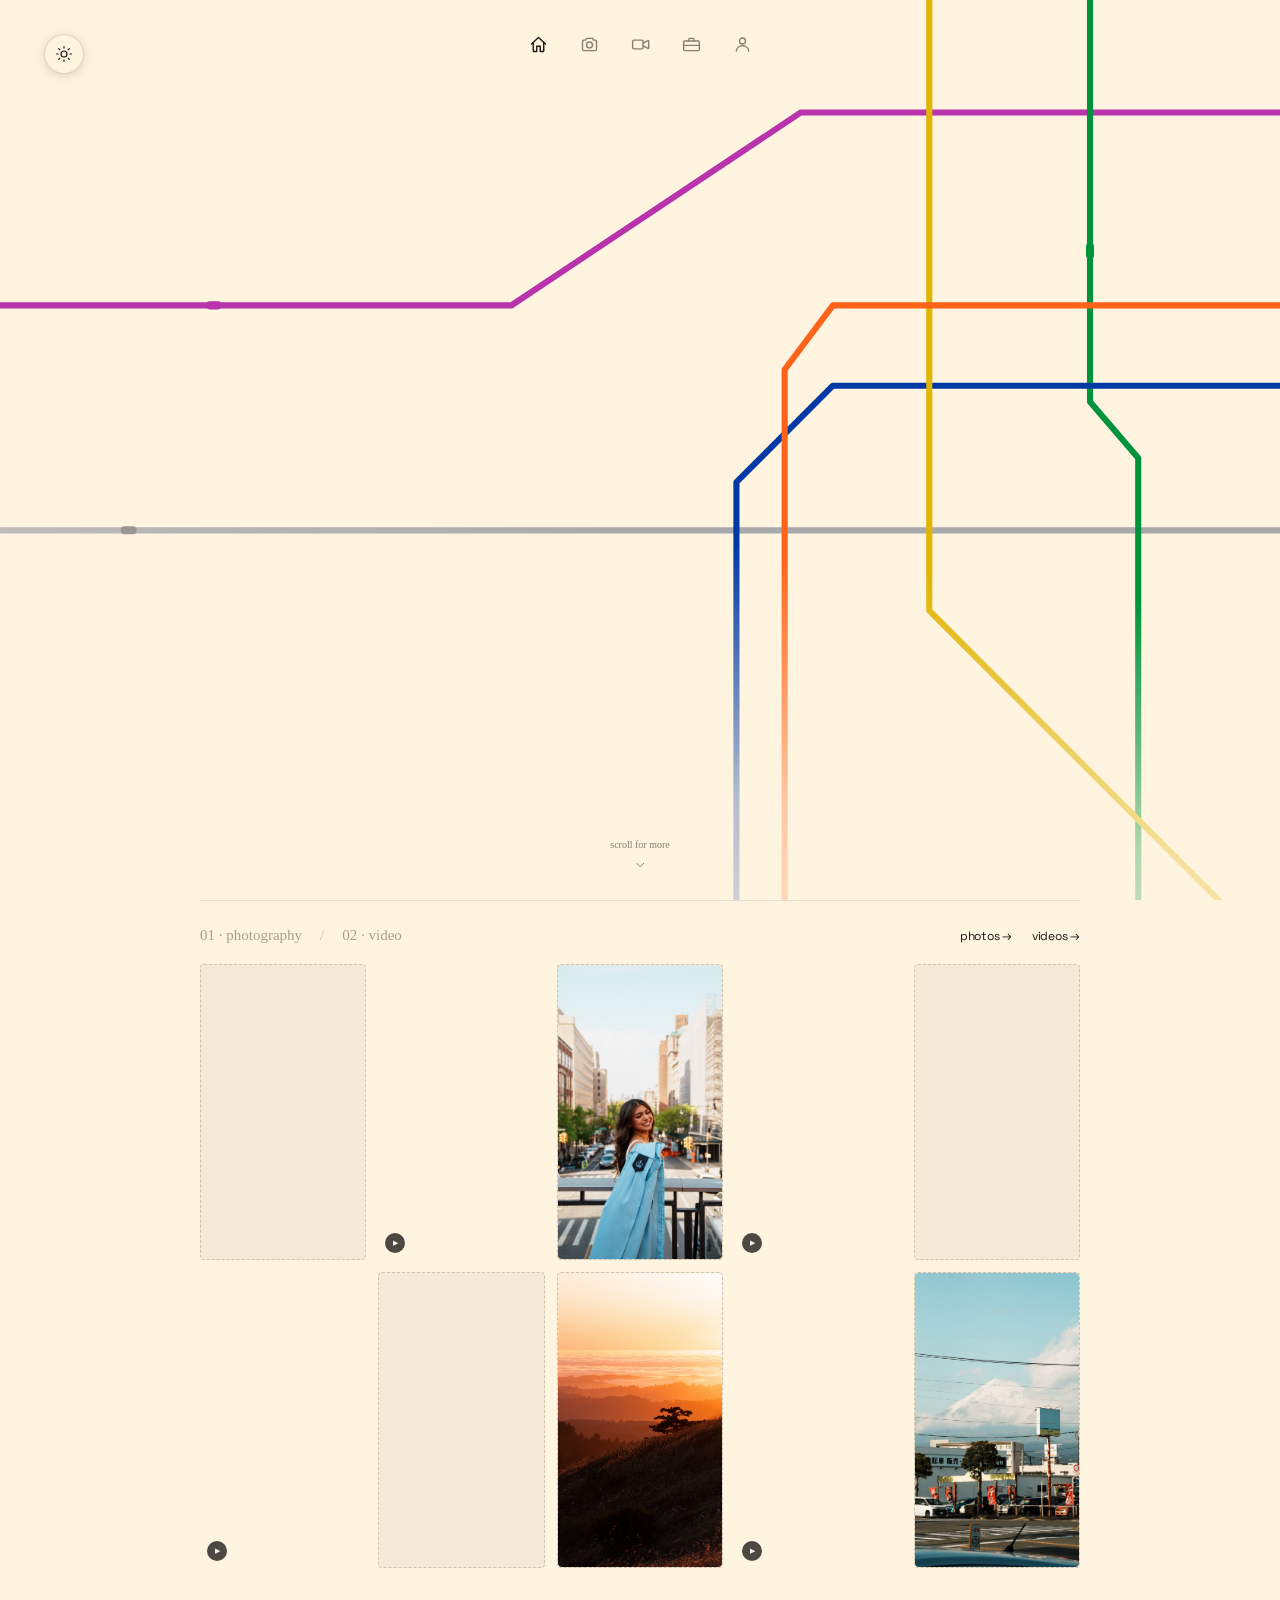
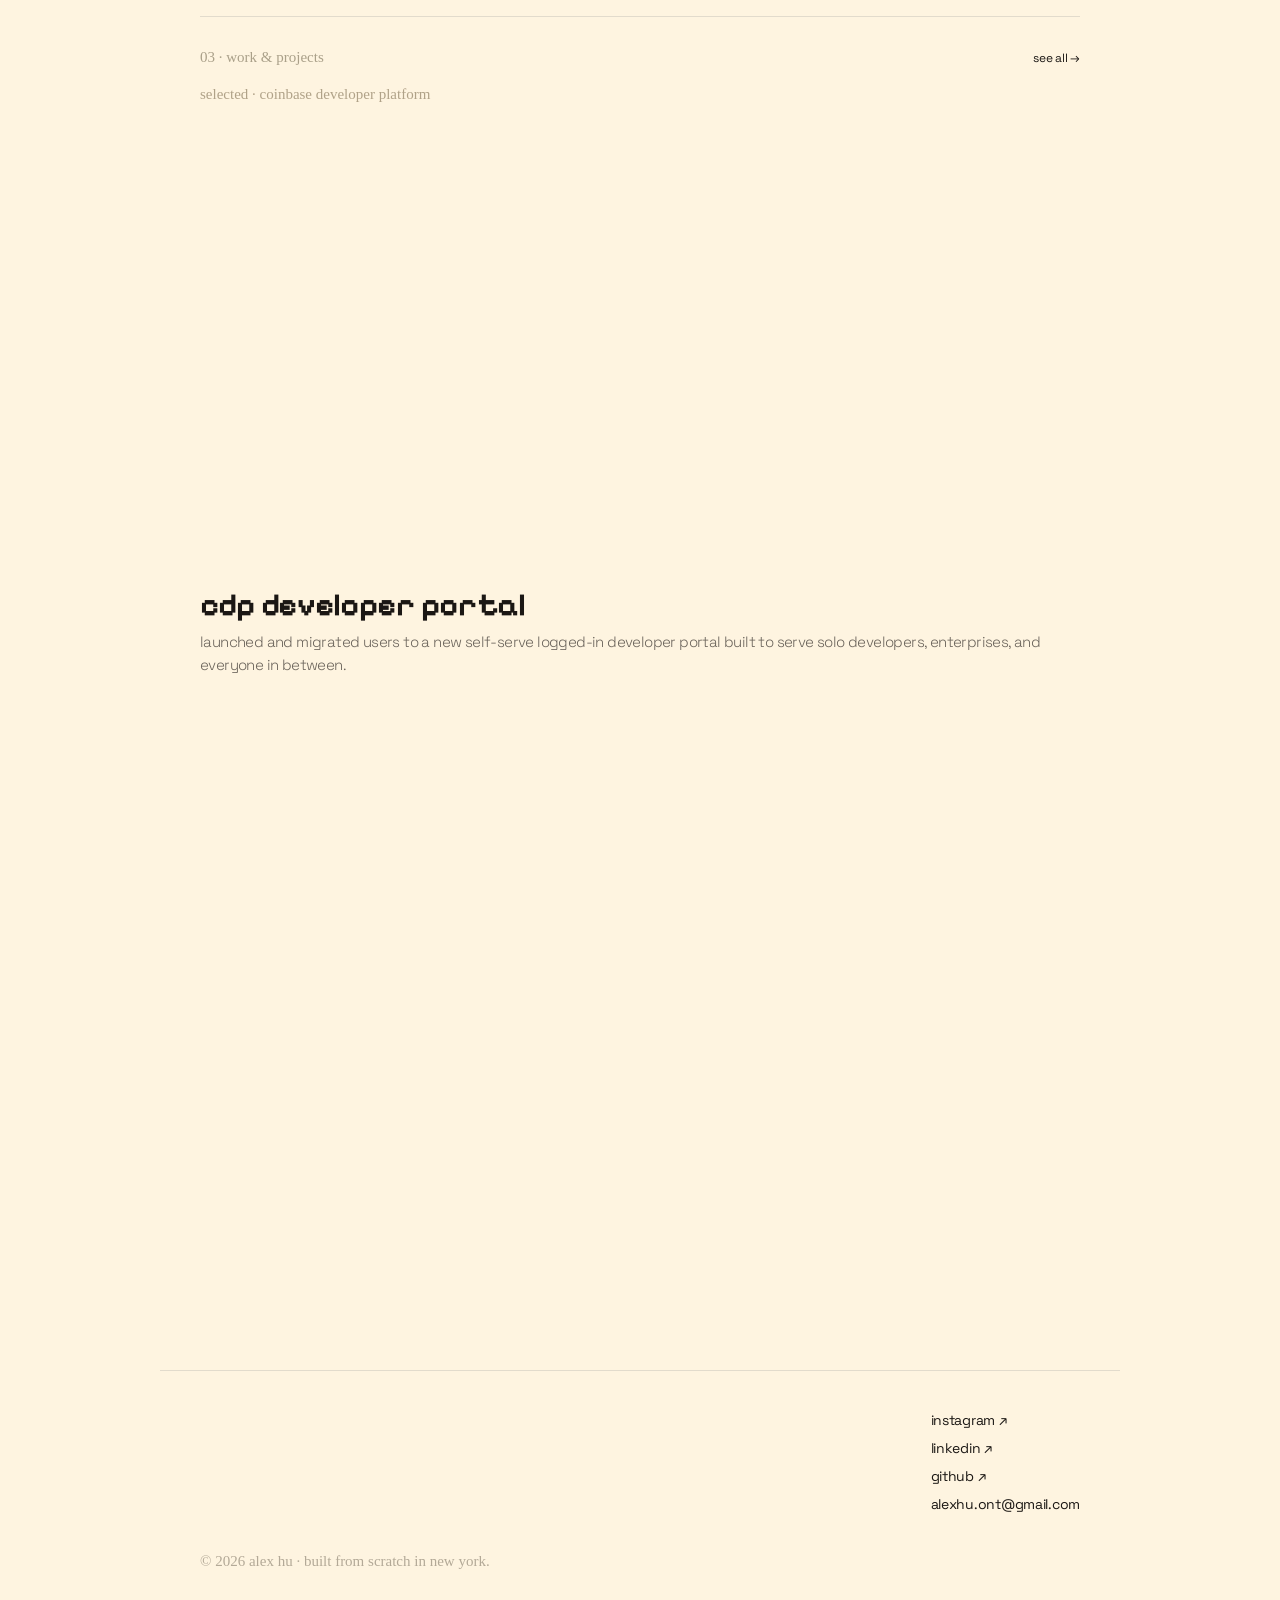
==== commit a14d9b9d: "Rebrand site to a unified pixel/bitmap type system, add dark mode, and polish bio copy - Adopt PP Ne" ====
--- a/index.html
+++ b/index.html
@@ -6,7 +6,7 @@
 <title>Alex Hu</title>
 <link rel="preconnect" href="https://fonts.googleapis.com">
 <link rel="preconnect" href="https://fonts.gstatic.com" crossorigin>
-<link href="https://fonts.googleapis.com/css2?family=Newsreader:ital,opsz,wght@0,6..72,400;0,6..72,500;1,6..72,400;1,6..72,500&family=Hanken+Grotesk:wght@400;500;600&family=JetBrains+Mono:wght@400;500&family=Crimson+Text:ital,wght@0,400;0,600;1,400&family=IBM+Plex+Mono:wght@400;600;700&display=swap" rel="stylesheet">
+<link href="https://fonts.googleapis.com/css2?family=Newsreader:ital,opsz,wght@0,6..72,400;0,6..72,500;1,6..72,400;1,6..72,500&family=Hanken+Grotesk:wght@400;500;600&family=JetBrains+Mono:wght@400;500&family=Crimson+Text:ital,wght@0,400;0,600;1,400&family=IBM+Plex+Mono:wght@400;600;700&family=Space+Grotesk:wght@300;400;500;600;700&family=Outfit:wght@400;500;600&family=Pixelify+Sans:wght@400;500;600;700&display=swap" rel="stylesheet">
 <link rel="icon" type="image/svg+xml" href="favicon.svg">
 <link rel="stylesheet" href="style.css">
 <script src="nav.js"></script>
@@ -168,7 +168,8 @@
     </div>
 
     <div class="hero-topbar">
-      <div class="hero-topbar-spacer" aria-hidden="true"></div>
+      <div class="hero-topbar-spacer">
+        </div>
       <nav class="hero-nav">
         <a href="index.html" class="nav-icon active" title="Home" aria-label="Home" style="display:flex;color:#1B1714;text-decoration:none;"><svg width="21" height="21" viewBox="0 0 24 24" fill="none" stroke="currentColor" stroke-width="1.6" stroke-linecap="round" stroke-linejoin="round"><path d="M4 11.5 12 4l8 7.5"/><path d="M6 10v9a1 1 0 0 0 1 1h3v-6h4v6h3a1 1 0 0 0 1-1v-9"/></svg></a>
         <a href="photos.html" class="nav-icon" title="Photos" aria-label="Photos" style="display:flex;color:#897F70;text-decoration:none;"><svg width="21" height="21" viewBox="0 0 24 24" fill="none" stroke="currentColor" stroke-width="1.6" stroke-linecap="round" stroke-linejoin="round"><path d="M4 8.5a1.5 1.5 0 0 1 1.5-1.5h2l1-2h7l1 2h2A1.5 1.5 0 0 1 20 8.5v9A1.5 1.5 0 0 1 18.5 19h-13A1.5 1.5 0 0 1 4 17.5z"/><circle cx="12" cy="12.5" r="3.4"/></svg></a>
@@ -176,11 +177,6 @@
         <a href="work.html" class="nav-icon" title="Work" aria-label="Work" style="display:flex;color:#897F70;text-decoration:none;"><svg width="21" height="21" viewBox="0 0 24 24" fill="none" stroke="currentColor" stroke-width="1.6" stroke-linecap="round" stroke-linejoin="round"><rect x="3" y="8" width="18" height="11" rx="1.5"/><path d="M9 8V6a1 1 0 0 1 1-1h4a1 1 0 0 1 1 1v2"/><path d="M3 13h18"/></svg></a>
         <a href="about.html" class="nav-icon" title="About" aria-label="About" style="display:flex;color:#897F70;text-decoration:none;"><svg width="21" height="21" viewBox="0 0 24 24" fill="none" stroke="currentColor" stroke-width="1.6" stroke-linecap="round" stroke-linejoin="round"><circle cx="12" cy="8" r="3.4"/><path d="M5 19.5c0-3.6 3.1-6 7-6s7 2.4 7 6"/></svg></a>
       </nav>
-      <label for="k-city" class="city-toggle hero-city-toggle">
-        <span class="lbl-nyc">NYC</span>
-        <span class="toggle-divider"></span>
-        <span class="lbl-tor">TOR</span>
-      </label>
       <label for="hero-menu-toggle" class="hero-menu-btn" aria-label="Menu">
         <svg width="18" height="18" viewBox="0 0 24 24" fill="none" stroke="currentColor" stroke-width="1.6" stroke-linecap="round"><path d="M4 7h16M4 12h16M4 17h16"/></svg>
       </label>
@@ -197,7 +193,11 @@
 
     <div class="hero-content">
       <div class="hero-intro" id="hero-intro">
-        <h1>Alex Hu</h1>
+        <h1><span class="ttl-lead">hey it's</span> <span class="ttl-emph">alex :)</span> <label for="k-city" class="city-toggle hero-city-toggle">
+          <span class="lbl-nyc">NYC</span>
+          <span class="toggle-divider"></span>
+          <span class="lbl-tor">TOR</span>
+        </label></h1>
         <p>I'm a product manager based in New York, from Toronto who enjoys <a href="photos.html" class="prose-link" style="color:#1B1714;font-style:italic;text-decoration:underline;text-underline-offset:2px;text-decoration-thickness:1px;pointer-events:auto;">photography</a>, <a href="videos.html" class="prose-link" style="color:#1B1714;font-style:italic;text-decoration:underline;text-underline-offset:2px;text-decoration-thickness:1px;pointer-events:auto;">making videos</a> &amp; tinkering with various <a href="work.html" class="prose-link" style="color:#1B1714;font-style:italic;text-decoration:underline;text-underline-offset:2px;text-decoration-thickness:1px;pointer-events:auto;">creative projects</a>.</p>
         <p class="hero-hint">↳ Hover a subway line to see where it takes me</p>
       </div>
@@ -468,5 +468,18 @@
   });
 });
 </script>
+
+<button class="theme-toggle" onclick="toggleTheme()" aria-label="Toggle dark mode">
+  <svg class="icon-sun" width="18" height="18" viewBox="0 0 24 24" fill="none" stroke="currentColor" stroke-width="1.6" stroke-linecap="round" stroke-linejoin="round"><circle cx="12" cy="12" r="4"/><path d="M12 2v2M12 20v2M4.9 4.9l1.4 1.4M17.7 17.7l1.4 1.4M2 12h2M20 12h2M4.9 19.1l1.4-1.4M17.7 6.3l1.4-1.4"/></svg>
+  <svg class="icon-moon" width="18" height="18" viewBox="0 0 24 24" fill="none" stroke="currentColor" stroke-width="1.6" stroke-linecap="round" stroke-linejoin="round"><path d="M20 14.5A8.5 8.5 0 1 1 9.5 4a7 7 0 0 0 10.5 10.5z"/></svg>
+</button>
+
+<nav class="mobile-tabbar">
+  <a href="index.html" class="active"><svg width="21" height="21" viewBox="0 0 24 24" fill="none" stroke="currentColor" stroke-width="1.6" stroke-linecap="round" stroke-linejoin="round"><path d="M4 11.5 12 4l8 7.5"/><path d="M6 10v9a1 1 0 0 0 1 1h3v-6h4v6h3a1 1 0 0 0 1-1v-9"/></svg><span>Home</span></a>
+  <a href="photos.html"><svg width="21" height="21" viewBox="0 0 24 24" fill="none" stroke="currentColor" stroke-width="1.6" stroke-linecap="round" stroke-linejoin="round"><path d="M4 8.5a1.5 1.5 0 0 1 1.5-1.5h2l1-2h7l1 2h2A1.5 1.5 0 0 1 20 8.5v9A1.5 1.5 0 0 1 18.5 19h-13A1.5 1.5 0 0 1 4 17.5z"/><circle cx="12" cy="12.5" r="3.4"/></svg><span>Photos</span></a>
+  <a href="videos.html"><svg width="21" height="21" viewBox="0 0 24 24" fill="none" stroke="currentColor" stroke-width="1.6" stroke-linecap="round" stroke-linejoin="round"><rect x="3" y="7" width="12" height="10" rx="1.5"/><path d="M15 10.5 20.5 7.5a.6.6 0 0 1 .9.5v8a.6.6 0 0 1-.9.5L15 13.5"/></svg><span>Videos</span></a>
+  <a href="work.html"><svg width="21" height="21" viewBox="0 0 24 24" fill="none" stroke="currentColor" stroke-width="1.6" stroke-linecap="round" stroke-linejoin="round"><rect x="3" y="8" width="18" height="11" rx="1.5"/><path d="M9 8V6a1 1 0 0 1 1-1h4a1 1 0 0 1 1 1v2"/><path d="M3 13h18"/></svg><span>Work</span></a>
+  <a href="about.html"><svg width="21" height="21" viewBox="0 0 24 24" fill="none" stroke="currentColor" stroke-width="1.6" stroke-linecap="round" stroke-linejoin="round"><circle cx="12" cy="8" r="3.4"/><path d="M5 19.5c0-3.6 3.1-6 7-6s7 2.4 7 6"/></svg><span>About</span></a>
+</nav>
 </body>
 </html>
--- a/style.css
+++ b/style.css
@@ -278,10 +278,11 @@
 .k-map:has(#kt-5:hover) #ktr-5,
 .k-map:has(#kt-4:hover) #ktr-4 { stroke-width: 6; }
 
-.hero-topbar { position: absolute; top: 22px; left: 0; right: 0; max-width: 1200px; margin: 0 auto; padding: 0 44px; display: grid; grid-template-columns: 1fr auto 1fr; align-items: center; column-gap: 14px; z-index: 3; pointer-events: none; }
-.hero-topbar-spacer { grid-column: 3; }
+.hero-topbar { position: absolute; top: 34px; left: 0; right: 0; max-width: 1200px; margin: 0 auto; padding: 0 44px; display: grid; grid-template-columns: 1fr auto 1fr; align-items: center; column-gap: 14px; z-index: 3; pointer-events: none; }
+.hero-topbar-spacer { grid-column: 3; justify-self: end; pointer-events: auto; }
+
 .hero-nav { grid-column: 2; display: flex; justify-content: center; gap: 30px; pointer-events: auto; }
-.hero-city-toggle { grid-column: 1; justify-self: start; pointer-events: auto; }
+.hero-city-toggle { pointer-events: auto; vertical-align: middle; margin-left: 16px; transform: translateY(-6px); }
 .hero-menu-btn { display: none; }
 .hero-mobile-menu { display: none; }
 .hero-menu-backdrop { display: none; }
@@ -297,8 +298,8 @@
 .toggle-divider { width: 1px; height: 11px; background: rgba(137,127,112,0.35); }
 .lbl-nyc { color: #1B1714; font-weight: 700; }
 .lbl-tor { color: #b0a488; font-weight: 700; }
-#k-city:checked ~ .hero-topbar .lbl-nyc { color: #b0a488; }
-#k-city:checked ~ .hero-topbar .lbl-tor { color: #1B1714; }
+#k-city:checked ~ * .lbl-nyc { color: #b0a488; }
+#k-city:checked ~ * .lbl-tor { color: #1B1714; }
 
 .station-chip { position: absolute; top: 0; left: 0; opacity: 0; pointer-events: none; transition: opacity .15s ease; z-index: 6; width: max-content; max-width: 220px; text-align: center; background: #FEF4E0; border: 1px solid rgba(0,0,0,0.08); border-radius: 8px; padding: 9px 16px; box-shadow: 0 2px 10px rgba(27,23,20,0.15); }
 .station-chip.visible { opacity: 1; }
@@ -319,9 +320,9 @@
   .hero-map-wrap::after { content: ''; position: absolute; left: 0; right: 0; bottom: 0; height: 60px; background: linear-gradient(to bottom, rgba(254,244,224,0), #FEF4E0); pointer-events: none; }
 
   .hero-topbar { top: 16px; padding: 0 16px; column-gap: 10px; grid-template-columns: auto auto; justify-content: space-between; }
-  .hero-topbar-spacer { display: none; }
+  .hero-topbar-spacer { grid-column: 2; justify-self: end; }
   .hero-nav { display: none; }
-  .hero-city-toggle { grid-column: 1; padding: 6px 10px; font-size: 10px; gap: 6px; }
+  .hero-city-toggle { margin-left: 10px; padding: 6px 10px; font-size: 10px; gap: 6px; transform: translateY(-4px); }
 
   .hero-menu-btn { grid-column: 2; justify-self: end; display: flex; align-items: center; justify-content: center; width: 32px; height: 32px; border-radius: 999px; background: #FEF4E0; border: 1px solid rgba(27,23,20,0.14); box-shadow: 0 1px 4px rgba(27,23,20,0.1); color: #1B1714; cursor: pointer; pointer-events: auto; }
 
@@ -336,6 +337,9 @@
   .hero-intro h1 { font-size: 28px; }
   .hero-intro p { margin: 8px 0 10px; }
   .hero-scroll-cue { position: static; align-self: center; transform: none; margin-top: 14px; }
+
+  .ttl-lead { font-size: 36px; }
+  .ttl-emph { font-size: 50px; }
 }
 
 .photo-grid-item { cursor: zoom-in; }
@@ -356,3 +360,138 @@
   footer { padding-left: 20px !important; padding-right: 20px !important; }
   h1 { font-size: 38px !important; }
 }
+
+/* ============================================================
+   MOBILE TAB BAR — thumb-reachable bottom nav on small screens,
+   replaces the old hamburger/drawer pattern.
+   ============================================================ */
+.mobile-tabbar { display: none; }
+@media (max-width: 700px) {
+  .desktop-nav { display: none !important; }
+  .hero-menu-btn, .hero-mobile-menu, .hero-menu-backdrop { display: none !important; }
+  body { padding-bottom: 76px; }
+  .mobile-tabbar {
+    display: flex; position: fixed; left: 0; right: 0; bottom: 0; z-index: 40;
+    justify-content: space-around; align-items: center; height: 66px;
+    padding-bottom: env(safe-area-inset-bottom, 0);
+    background: #FEF4E0; border-top: 1px solid #E2DBCC;
+  }
+  .mobile-tabbar a {
+    display: flex; flex-direction: column; align-items: center; gap: 4px;
+    color: #897F70; text-decoration: none;
+    font-family: 'JetBrains Mono', monospace; font-size: 9px; letter-spacing: 0.04em; text-transform: uppercase;
+  }
+  .mobile-tabbar a.active { color: #1B1714; }
+  .mobile-tabbar svg { width: 21px; height: 21px; }
+}
+
+/* ============================================================
+   THEME TOGGLE — floating sun/moon button, all pages.
+   ============================================================ */
+.theme-toggle { position: fixed; left: 44px; top: 34px; z-index: 60; width: 40px; height: 40px; border-radius: 999px; background: #FEF4E0; border: 1px solid rgba(27,23,20,0.14); box-shadow: 0 2px 8px rgba(27,23,20,0.14); display: flex; align-items: center; justify-content: center; cursor: pointer; color: #1B1714; padding: 0; }
+.theme-toggle .icon-moon { display: none; }
+@media (max-width: 700px) { .theme-toggle { left: 20px; top: 16px; } }
+
+/* ============================================================
+   DARK MODE — deep forest green. Applies via [data-theme="dark"]
+   on <html>. Most of this site's colors are set with inline
+   styles, so overrides target those literal inline color strings.
+   ============================================================ */
+:root[data-theme="dark"] body { background: #0F1E17; color: #B9C4B0; }
+:root[data-theme="dark"] .theme-toggle { background: #17281F; border-color: rgba(180,200,180,0.16); color: #F0EBDD; }
+:root[data-theme="dark"] .theme-toggle .icon-sun { display: none; }
+:root[data-theme="dark"] .theme-toggle .icon-moon { display: block; }
+
+:root[data-theme="dark"] [style*="color:#1B1714"],
+:root[data-theme="dark"] [style*="color: #1B1714"] { color: #F0EBDD !important; }
+:root[data-theme="dark"] [style*="color:#1a1714"],
+:root[data-theme="dark"] [style*="color: #1a1714"] { color: #F0EBDD !important; }
+:root[data-theme="dark"] [style*="color:#6a635a"],
+:root[data-theme="dark"] [style*="color: #6a635a"] { color: #B9C4B0 !important; }
+:root[data-theme="dark"] [style*="color:#5a544c"],
+:root[data-theme="dark"] [style*="color: #5a544c"] { color: #B9C4B0 !important; }
+:root[data-theme="dark"] [style*="color:#4f4942"],
+:root[data-theme="dark"] [style*="color: #4f4942"] { color: #B9C4B0 !important; }
+:root[data-theme="dark"] [style*="color:#3e3a33"],
+:root[data-theme="dark"] [style*="color: #3e3a33"] { color: #B9C4B0 !important; }
+:root[data-theme="dark"] [style*="color:#897F70"],
+:root[data-theme="dark"] [style*="color: #897F70"] { color: #74897A !important; }
+:root[data-theme="dark"] [style*="color:#aaa089"],
+:root[data-theme="dark"] [style*="color: #aaa089"] { color: #74897A !important; }
+:root[data-theme="dark"] [style*="color:#9a917f"],
+:root[data-theme="dark"] [style*="color: #9a917f"] { color: #74897A !important; }
+:root[data-theme="dark"] [style*="color:#b3a997"],
+:root[data-theme="dark"] [style*="color: #b3a997"] { color: #74897A !important; }
+:root[data-theme="dark"] [style*="color:#b0a488"],
+:root[data-theme="dark"] [style*="color: #b0a488"] { color: #74897A !important; }
+:root[data-theme="dark"] [style*="color:#b0a288"],
+:root[data-theme="dark"] [style*="color: #b0a288"] { color: #74897A !important; }
+:root[data-theme="dark"] [style*="color:#cabf9f"],
+:root[data-theme="dark"] [style*="color: #cabf9f"] { color: #74897A !important; }
+:root[data-theme="dark"] [style*="color:#c3b99e"],
+:root[data-theme="dark"] [style*="color: #c3b99e"] { color: #74897A !important; }
+:root[data-theme="dark"] [style*="background:#FEF4E0"],
+:root[data-theme="dark"] [style*="background: #FEF4E0"] { background: #0F1E17 !important; }
+:root[data-theme="dark"] [style*="background:#F1ECE2"],
+:root[data-theme="dark"] [style*="background: #F1ECE2"] { background: #0F1E17 !important; }
+:root[data-theme="dark"] [style*="background:#E5DCC6"],
+:root[data-theme="dark"] [style*="background: #E5DCC6"] { background: #17281F !important; }
+:root[data-theme="dark"] [style*="background:#1B1714"],
+:root[data-theme="dark"] [style*="background: #1B1714"] { background: #F0EBDD !important; }
+:root[data-theme="dark"] [style*="background:#1a1714"],
+:root[data-theme="dark"] [style*="background: #1a1714"] { background: #F0EBDD !important; }
+:root[data-theme="dark"] [style*="border-top:1px solid #E2DBCC"],
+:root[data-theme="dark"] [style*="border-bottom:1px solid #E2DBCC"] { border-color: rgba(180,200,180,0.18) !important; }
+
+/* Hero component — class-based, direct overrides */
+:root[data-theme="dark"] .hero-section { background: #0F1E17; }
+:root[data-theme="dark"] .hero-map-wrap::after { background: linear-gradient(to bottom, rgba(15,30,23,0), #0F1E17); }
+:root[data-theme="dark"] .station-chip, :root[data-theme="dark"] .city-toggle, :root[data-theme="dark"] .hero-menu-btn, :root[data-theme="dark"] .hero-mobile-menu { background: #17281F; border-color: rgba(180,200,180,0.16); box-shadow: 0 2px 10px rgba(0,0,0,0.35); }
+:root[data-theme="dark"] .station-chip .chip-label { color: #F0EBDD; }
+:root[data-theme="dark"] .station-chip .chip-desc { color: #B9C4B0; }
+:root[data-theme="dark"] .hero-intro h1 { color: #F0EBDD; }
+:root[data-theme="dark"] .hero-intro p { color: #B9C4B0; }
+:root[data-theme="dark"] .hero-hint { color: #74897A; }
+:root[data-theme="dark"] .lbl-nyc { color: #F0EBDD; }
+:root[data-theme="dark"] .lbl-tor { color: #74897A; }
+:root[data-theme="dark"] #k-city:checked ~ * .lbl-nyc { color: #74897A; }
+:root[data-theme="dark"] #k-city:checked ~ * .lbl-tor { color: #F0EBDD; }
+:root[data-theme="dark"] .hero-scroll-cue { color: #74897A; }
+:root[data-theme="dark"] .hero-scroll-cue:hover { color: #F0EBDD; }
+:root[data-theme="dark"] .hero-mobile-menu a { color: #F0EBDD; border-color: rgba(180,200,180,0.16); }
+:root[data-theme="dark"] .nav-icon { color: #74897A !important; }
+:root[data-theme="dark"] .nav-icon:hover, :root[data-theme="dark"] .nav-icon.active { color: #F0EBDD !important; }
+:root[data-theme="dark"] .mobile-tabbar { background: #17281F; border-color: rgba(180,200,180,0.16); }
+:root[data-theme="dark"] .mobile-tabbar a { color: #74897A; }
+:root[data-theme="dark"] .mobile-tabbar a.active { color: #F0EBDD; }
+
+/* Site type system — PP Mondwest for lead-in/label copy, PP NeueBit for emphasis/titles, PolySans Trial (slim) for body */
+.ttl-lead { font-family: 'PP Mondwest', 'PPMondwest', 'PP Mondwest Regular', serif !important; font-weight: 400; letter-spacing: -0.03em; font-size: 50px; }
+.ttl-emph { font-family: 'PP NeueBit', 'PPNeueBit', 'PP Neue Bit', 'Pixelify Sans', monospace !important; font-weight: 700; letter-spacing: -0.05em; font-size: 70px; }
+header h1 { font-family: 'PP NeueBit', 'PPNeueBit', 'PP Neue Bit', 'Pixelify Sans', monospace !important; font-weight: 700 !important; letter-spacing: -0.01em !important; text-transform: lowercase; font-size: 64px !important; line-height: 1.02 !important; }
+.hero-intro p, .hero-hint, header p { font-family: 'PolySans Trial', 'PolySans Trial Slim', 'PolySans Slim Trial', 'Space Grotesk', sans-serif !important; font-weight: 300; letter-spacing: -0.04em !important; text-transform: lowercase; }
+header p { font-size: 16px !important; line-height: 1.45 !important; max-width: 620px !important; margin-top: 10px !important; }
+header > div { font-family: 'PP Mondwest', 'PPMondwest', 'PP Mondwest Regular', serif !important; text-transform: lowercase !important; letter-spacing: 0 !important; font-size: 20px !important; margin-bottom: 8px !important; }
+.tab-btn { font-family: 'PolySans Trial', 'PolySans Trial Slim', 'PolySans Slim Trial', 'Space Grotesk', sans-serif !important; text-transform: lowercase; letter-spacing: 0; font-size: 16px; }
+header ~ div .tab-btn, div:has(> .tab-btn) { gap: 12px !important; }
+.tab-btn.inactive { border: 1px solid rgba(27,23,20,0.18); }
+.tab-btn.inactive:hover { background: rgba(27,23,20,0.06); border-color: rgba(27,23,20,0.3); }
+:root[data-theme="dark"] .tab-btn.inactive { border-color: rgba(180,200,180,0.25); }
+:root[data-theme="dark"] .tab-btn.inactive:hover { background: rgba(180,200,180,0.1); border-color: rgba(180,200,180,0.4); }
+
+[style*="Hanken Grotesk"] { font-family: 'PolySans Trial', 'PolySans Trial Slim', 'PolySans Slim Trial', 'Space Grotesk', sans-serif !important; }
+h1[style*="Newsreader"], h3[style*="Newsreader"] { font-family: 'PP NeueBit', 'PPNeueBit', 'PP Neue Bit', 'Pixelify Sans', monospace !important; font-weight: 700 !important; letter-spacing: -0.01em !important; text-transform: lowercase !important; }
+h3[style*="Newsreader"] { font-size: 32px !important; line-height: 1.15 !important; }
+p[style*="Newsreader"], div[style*="Newsreader"] { font-family: 'PolySans Trial', 'PolySans Trial Slim', 'PolySans Slim Trial', 'Space Grotesk', sans-serif !important; font-weight: 300 !important; letter-spacing: -0.04em !important; text-transform: lowercase !important; }
+div[style*="JetBrains Mono"]:not(.work-link):not(.footer-link):not(.tab-btn),
+span[style*="JetBrains Mono"]:not(.work-link):not(.footer-link):not(.tab-btn) { font-family: 'PP Mondwest', 'PPMondwest', 'PP Mondwest Regular', serif !important; letter-spacing: 0 !important; text-transform: lowercase !important; font-size: 15px !important; }
+a[style*="JetBrains Mono"], .work-link, .footer-link { font-family: 'PolySans Trial', 'PolySans Trial Slim', 'PolySans Slim Trial', 'Space Grotesk', sans-serif !important; letter-spacing: -0.02em !important; text-transform: lowercase !important; }
+.city-toggle, .hero-scroll-cue, .station-chip .chip-label, .mobile-tabbar a { font-family: 'PP Mondwest', 'PPMondwest', 'PP Mondwest Regular', serif !important; letter-spacing: 0 !important; text-transform: lowercase !important; }
+.station-chip .chip-desc { font-family: 'PolySans Trial', 'PolySans Trial Slim', 'PolySans Slim Trial', 'Space Grotesk', sans-serif !important; letter-spacing: -0.02em !important; text-transform: lowercase !important; }
+:root[data-theme="dark"] .img-slot { background: rgba(185,196,176,0.08); border-color: rgba(185,196,176,0.25); }
+:root[data-theme="dark"] .link-cta { background: #F0EBDD; color: #0F1E17 !important; }
+:root[data-theme="dark"] .link-cta:hover { background: #ffffff; }
+:root[data-theme="dark"] .tab-btn.active { color: #F0EBDD; background: #17281F; }
+:root[data-theme="dark"] .tab-btn.inactive { color: #74897A; }
+:root[data-theme="dark"] .tab-btn.inactive:hover { color: #F0EBDD; }
+:root[data-theme="dark"] #k-fade stop { stop-color: #0F1E17 !important; }
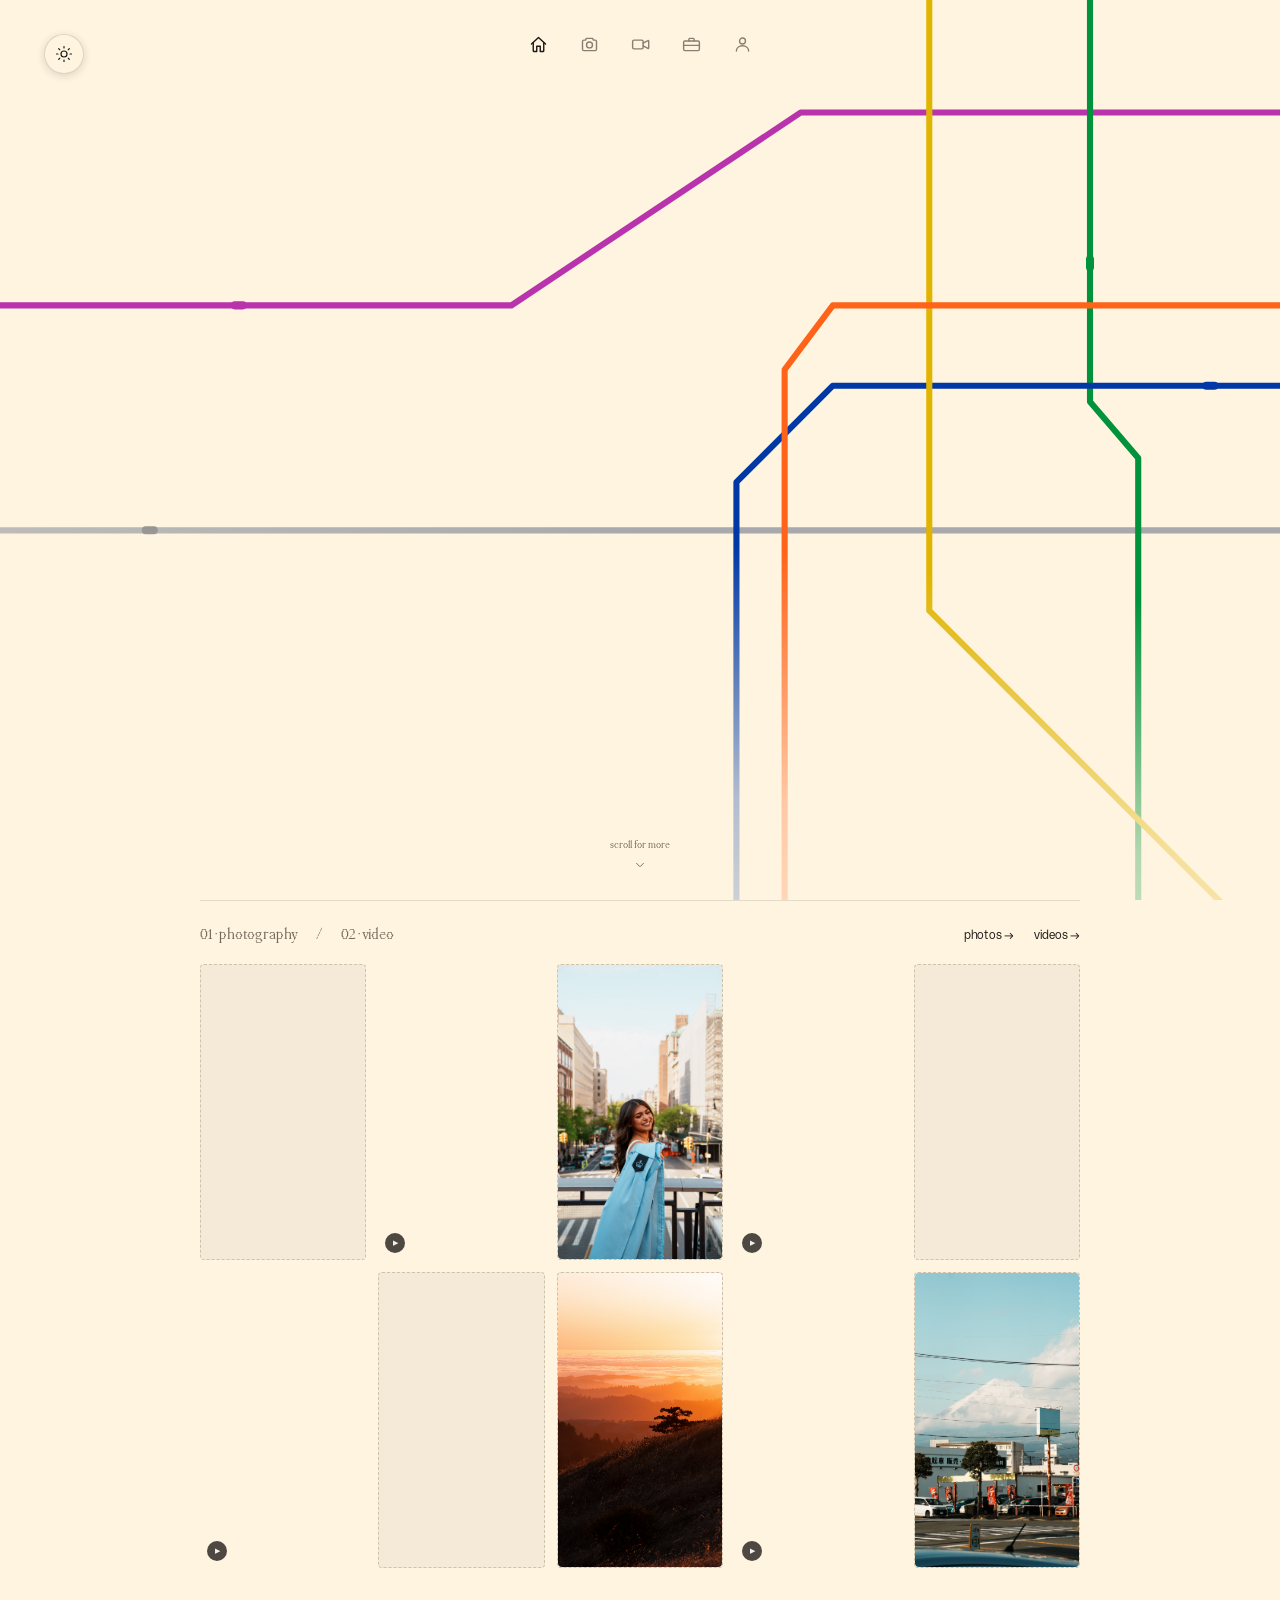
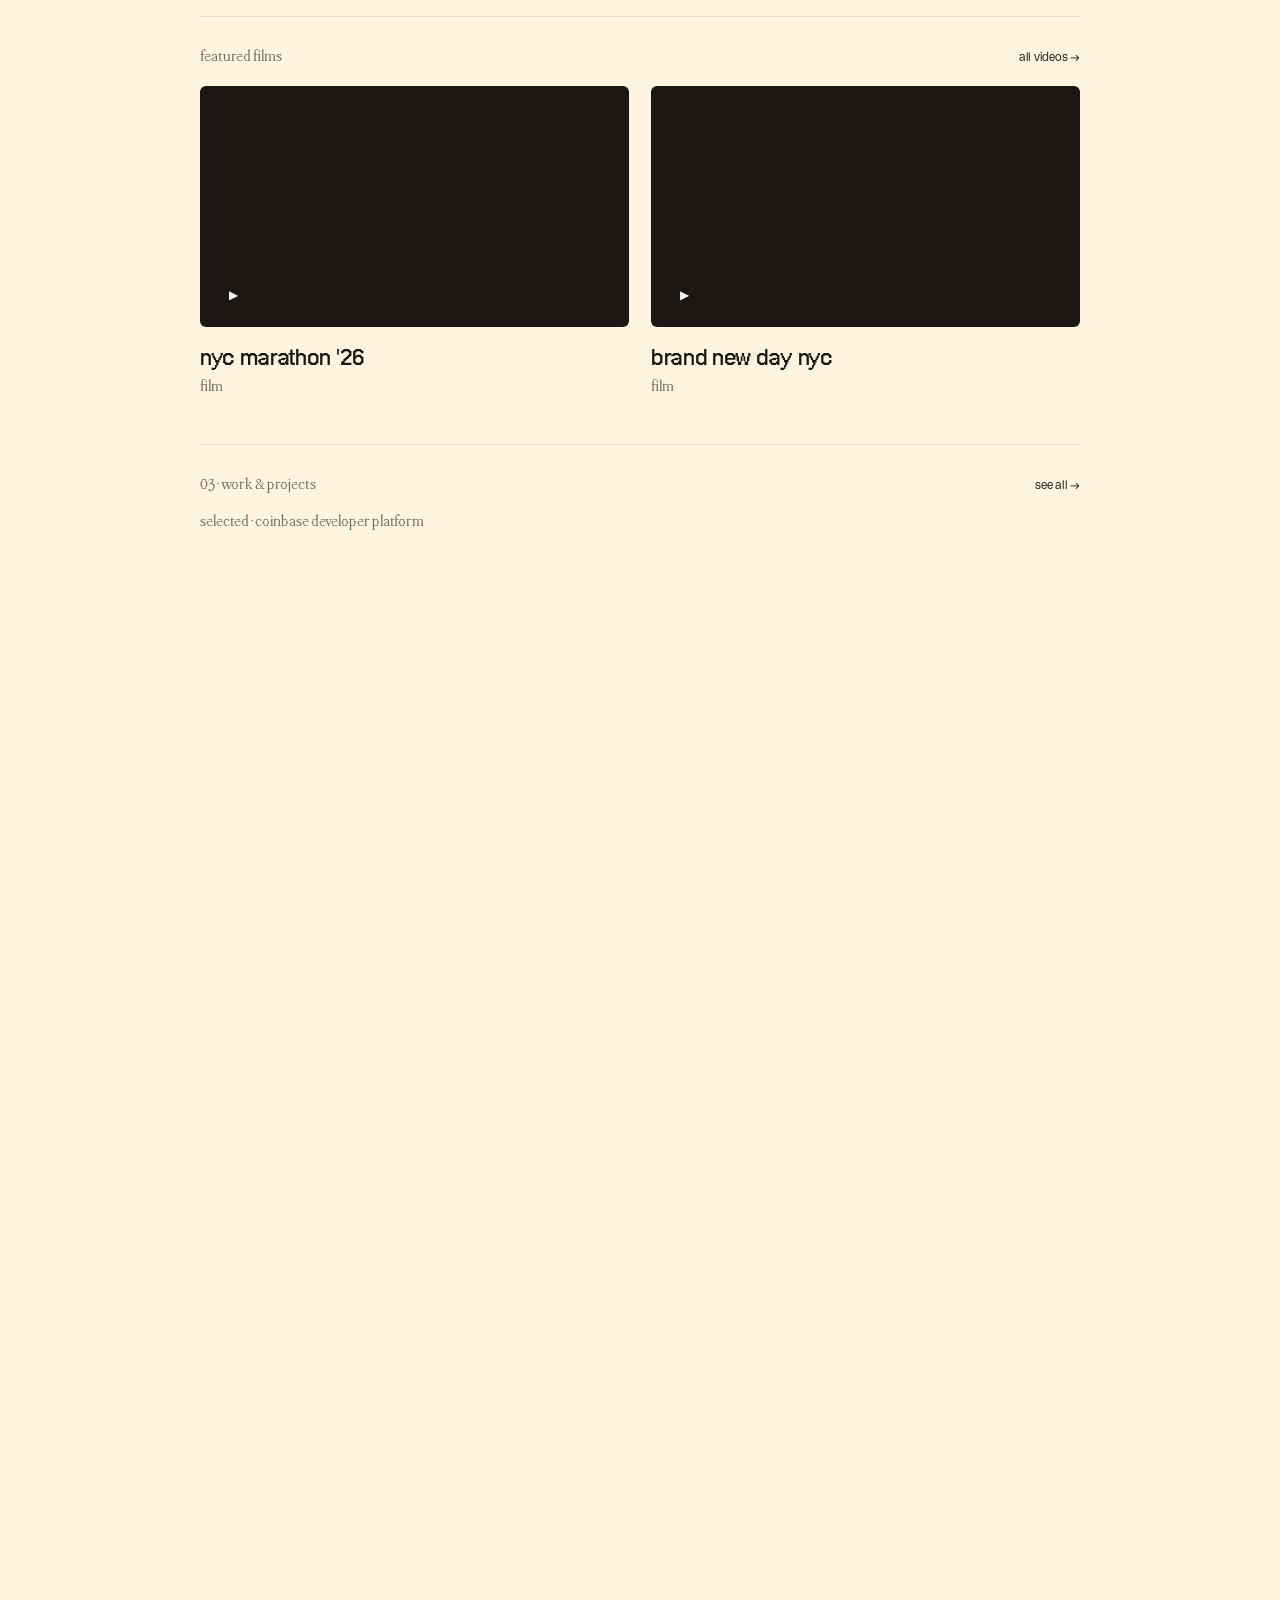
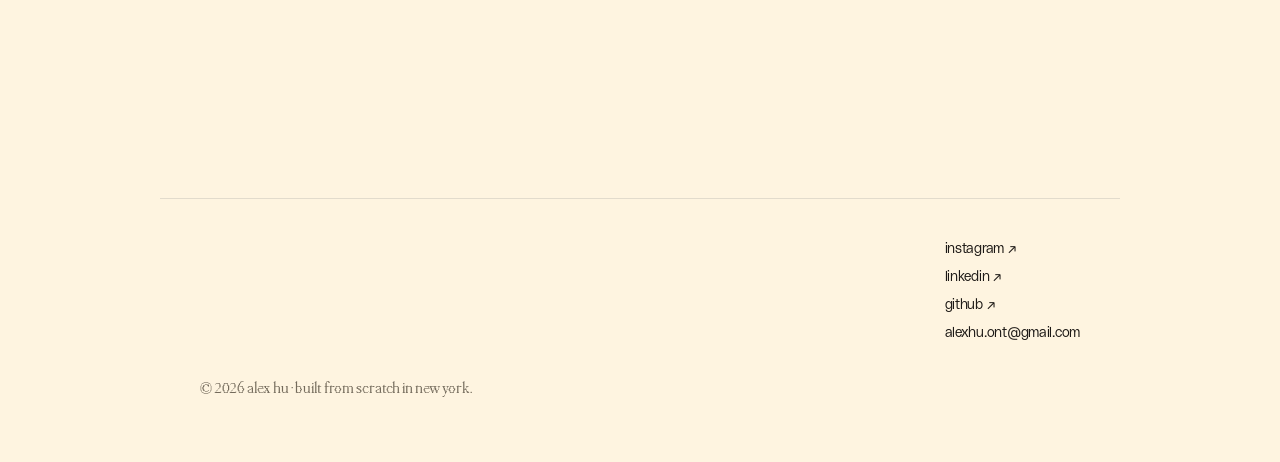
==== commit c0766eab: "Add four new videos and feature two films on the home page Videos page supports landscape films (two" ====
--- a/index.html
+++ b/index.html
@@ -224,6 +224,16 @@
       </div>
     </div>
     <div id="home-grid" class="home-grid" style="display:grid;grid-template-columns:repeat(5,1fr);gap:12px;"></div>
+  </section>
+
+  <div style="max-width:960px;margin:0 auto;padding:0 40px;"><hr style="border:none;border-top:1px solid #E2DBCC;margin:48px 0 0;"></div>
+
+  <section id="featured-films" style="max-width:960px;margin:0 auto;padding:0 40px;">
+    <div style="display:flex;justify-content:space-between;align-items:baseline;padding:32px 0 20px;">
+      <span style="font-family:'JetBrains Mono',monospace;font-size:12px;letter-spacing:0.12em;text-transform:uppercase;color:#aaa089;">Featured films</span>
+      <a href="videos.html" class="work-link" style="font-family:'JetBrains Mono',monospace;font-size:12px;color:#1B1714;text-decoration:none;">All videos →</a>
+    </div>
+    <div id="featured-grid" class="featured-grid" style="display:grid;grid-template-columns:repeat(2,1fr);gap:22px;align-items:start;"></div>
   </section>
 
   <div style="max-width:960px;margin:0 auto;padding:0 40px;"><hr style="border:none;border-top:1px solid #E2DBCC;margin:48px 0 0;"></div>
@@ -392,14 +402,22 @@
   document.getElementById('lb-video').innerHTML='';
   lb.style.display='flex';
 }
-function openVideo(url){
-  let embedUrl=url;
-  const yt=url.match(/(?:youtube\.com\/watch\?v=|youtu\.be\/)([^&\s]+)/);
-  if(yt)embedUrl=`https://www.youtube.com/embed/${yt[1]}?autoplay=1`;
+function openVideo(arg){
   const lb=document.getElementById('lightbox');
   document.getElementById('lb-img').style.display='none';
   const vd=document.getElementById('lb-video');
-  vd.innerHTML=`<iframe src="${embedUrl}" style="width:100%;height:100%;border:none;border-radius:4px;" allow="autoplay;fullscreen" allowfullscreen></iframe>`;
+  if(arg && typeof arg==='object' && arg.src){
+    vd.style.cssText = arg.aspect==='16/9'
+      ? 'width:90vw;max-width:1100px;aspect-ratio:16/9;'
+      : 'width:90vw;max-width:560px;aspect-ratio:9/16;';
+    vd.innerHTML=`<video src="${arg.src}" style="width:100%;height:100%;border-radius:4px;background:#000;" controls autoplay playsinline></video>`;
+  } else {
+    let embedUrl=arg;
+    const yt=String(arg).match(/(?:youtube\.com\/watch\?v=|youtu\.be\/)([^&\s]+)/);
+    if(yt)embedUrl=`https://www.youtube.com/embed/${yt[1]}?autoplay=1`;
+    vd.style.cssText='width:90vw;max-width:900px;aspect-ratio:16/9;';
+    vd.innerHTML=`<iframe src="${embedUrl}" style="width:100%;height:100%;border:none;border-radius:4px;" allow="autoplay;fullscreen" allowfullscreen></iframe>`;
+  }
   vd.style.display='block';lb.style.display='flex';
 }
 function closeLightbox(){
@@ -446,6 +464,32 @@
     hg.appendChild(div);
   });
 
+  // Featured films (large, click to play)
+  const fg=document.getElementById('featured-grid');
+  (data.home.featured||[]).forEach(f=>{
+    const art=document.createElement('article');art.classList.add('reveal');
+    const wrap=document.createElement('div');
+    wrap.style.cssText='position:relative;cursor:pointer;border-radius:6px;overflow:hidden;aspect-ratio:16/9;background:#1a1714;';
+    const vid=document.createElement('video');
+    vid.src=f.src;vid.preload='metadata';vid.muted=true;vid.loop=true;vid.playsInline=true;
+    vid.style.cssText='width:100%;height:100%;object-fit:cover;display:block;';
+    const still=f.previewTime??3;
+    vid.addEventListener('loadedmetadata',()=>{vid.currentTime=still;});
+    wrap.addEventListener('mouseenter',()=>{vid.play();});
+    wrap.addEventListener('mouseleave',()=>{vid.pause();vid.currentTime=still;});
+    wrap.addEventListener('click',()=>openVideo({src:f.src,aspect:'16/9'}));
+    wrap.appendChild(vid);
+    const badge=document.createElement('span');
+    badge.style.cssText='position:absolute;left:14px;bottom:14px;pointer-events:none;width:36px;height:36px;border-radius:999px;background:rgba(27,23,20,0.78);color:#f5f1e8;display:flex;align-items:center;justify-content:center;font-size:12px;padding-left:3px;';
+    badge.textContent='▶';wrap.appendChild(badge);
+    const title=document.createElement('h3');
+    title.style.cssText="font-family:'Newsreader',serif;font-weight:400;font-size:19px;margin:14px 0 0;color:#1B1714;";
+    title.textContent=f.title;
+    art.appendChild(wrap);art.appendChild(title);
+    if(f.tag){const t=document.createElement('span');t.style.cssText="font-family:'JetBrains Mono',monospace;font-size:11px;color:#9a917f;";t.textContent=f.tag;art.appendChild(t);}
+    fg.appendChild(art);
+  });
+
   // Home work grid (first 2 selected items)
   const wg=document.getElementById('work-grid');
   data.work.selected.forEach(item=>{
--- a/style.css
+++ b/style.css
@@ -1,4 +1,8 @@
 *, *::before, *::after { box-sizing: border-box; }
+
+@font-face { font-family: 'PP NeueBit'; src: url('fonts/PPNeueBit-Bold.otf') format('opentype'); font-weight: 700; font-style: normal; font-display: swap; }
+@font-face { font-family: 'PP Mondwest'; src: url('fonts/PPMondwest-Regular.otf') format('opentype'); font-weight: 400; font-style: normal; font-display: swap; }
+@font-face { font-family: 'PolySans Trial'; src: url('fonts/PolySansTrial-Slim.otf') format('opentype'); font-weight: 300; font-style: normal; font-display: swap; }
 
 html { scroll-behavior: smooth; }
 
@@ -40,7 +44,7 @@
   font-size: 11px;
   letter-spacing: 0.06em;
   text-transform: uppercase;
-  color: #b3a997;
+  color: #736A5B;
   pointer-events: none;
 }
 
@@ -64,9 +68,9 @@
 .nav-icon:hover { color: #1B1714 !important; }
 .nav-icon.active { color: #1B1714 !important; }
 
-.footer-link:hover { color: #897F70 !important; }
-.work-link:hover { color: #897F70 !important; }
-.prose-link:hover { color: #897F70 !important; }
+.footer-link:hover { color: #736A5B !important; }
+.work-link:hover { color: #736A5B !important; }
+.prose-link:hover { color: #736A5B !important; }
 
 .status-btn {
   display: flex;
@@ -102,7 +106,7 @@
   transition: color .2s, background .2s;
 }
 .tab-btn.active { color: #1B1714; background: #E5DCC6; }
-.tab-btn.inactive { color: #897F70; background: none; }
+.tab-btn.inactive { color: #736A5B; background: none; }
 .tab-btn.inactive:hover { color: #1B1714; }
 
 .link-cta {
@@ -292,13 +296,13 @@
 .hero-intro.visible { opacity: 1; transform: none; }
 .hero-intro h1 { font-family: 'Crimson Text', serif; font-weight: 400; font-size: 34px; line-height: 1.05; letter-spacing: -0.01em; margin: 0; color: #1B1714; }
 .hero-intro p { font-family: 'Crimson Text', serif; font-size: 15px; line-height: 1.5; color: #6a635a; margin: 10px 0 12px; max-width: 420px; }
-.hero-hint { font-family: 'IBM Plex Mono', monospace; font-size: 9px; letter-spacing: 0.04em; color: #c3b99e; margin: 0; pointer-events: auto; }
+.hero-hint { font-family: 'IBM Plex Mono', monospace; font-size: 9px; letter-spacing: 0.04em; color: #736A5B; margin: 0; pointer-events: auto; }
 
 .city-toggle { display: inline-flex; align-items: center; gap: 8px; background: #FEF4E0; border: 1px solid rgba(27,23,20,0.14); border-radius: 999px; padding: 7px 14px; cursor: pointer; font-family: 'IBM Plex Mono', monospace; font-size: 12px; letter-spacing: 0.08em; box-shadow: 0 1px 4px rgba(27,23,20,0.1); pointer-events: auto; }
 .toggle-divider { width: 1px; height: 11px; background: rgba(137,127,112,0.35); }
 .lbl-nyc { color: #1B1714; font-weight: 700; }
-.lbl-tor { color: #b0a488; font-weight: 700; }
-#k-city:checked ~ * .lbl-nyc { color: #b0a488; }
+.lbl-tor { color: #736A5B; font-weight: 700; }
+#k-city:checked ~ * .lbl-nyc { color: #736A5B; }
 #k-city:checked ~ * .lbl-tor { color: #1B1714; }
 
 .station-chip { position: absolute; top: 0; left: 0; opacity: 0; pointer-events: none; transition: opacity .15s ease; z-index: 6; width: max-content; max-width: 220px; text-align: center; background: #FEF4E0; border: 1px solid rgba(0,0,0,0.08); border-radius: 8px; padding: 9px 16px; box-shadow: 0 2px 10px rgba(27,23,20,0.15); }
@@ -306,7 +310,7 @@
 .station-chip .chip-label { display: block; font-family: 'IBM Plex Mono', monospace; font-size: 11px; font-weight: 700; letter-spacing: 0.05em; text-transform: uppercase; color: #1B1714; }
 .station-chip .chip-desc { display: block; font-family: 'Crimson Text', serif; font-style: italic; font-size: 13px; color: #4f4942; margin-top: 2px; }
 
-.hero-scroll-cue { position: absolute; left: 50%; bottom: 28px; transform: translateX(-50%); display: flex; flex-direction: column; align-items: center; gap: 8px; z-index: 3; color: #897F70; text-decoration: none; font-family: 'IBM Plex Mono', monospace; font-size: 10px; letter-spacing: 0.12em; text-transform: uppercase; pointer-events: auto; }
+.hero-scroll-cue { position: absolute; left: 50%; bottom: 28px; transform: translateX(-50%); display: flex; flex-direction: column; align-items: center; gap: 8px; z-index: 3; color: #736A5B; text-decoration: none; font-family: 'IBM Plex Mono', monospace; font-size: 10px; letter-spacing: 0.12em; text-transform: uppercase; pointer-events: auto; }
 .hero-scroll-cue:hover { color: #1B1714; }
 .hero-scroll-cue svg { animation: scrollBounce 1.8s ease-in-out infinite; }
 @keyframes scrollBounce {
@@ -353,6 +357,7 @@
   .work-grid-3 { grid-template-columns: 1fr !important; }
   .about-grid { grid-template-columns: 1fr !important; }
   .video-grid { grid-template-columns: repeat(2, 1fr) !important; }
+  .featured-grid { grid-template-columns: 1fr !important; }
   .photo-grid { grid-template-columns: repeat(2, 1fr) !important; }
   nav { padding: 20px 20px 6px !important; }
   header { padding-left: 20px !important; padding-right: 20px !important; }
@@ -378,7 +383,7 @@
   }
   .mobile-tabbar a {
     display: flex; flex-direction: column; align-items: center; gap: 4px;
-    color: #897F70; text-decoration: none;
+    color: #736A5B; text-decoration: none;
     font-family: 'JetBrains Mono', monospace; font-size: 9px; letter-spacing: 0.04em; text-transform: uppercase;
   }
   .mobile-tabbar a.active { color: #1B1714; }
@@ -415,21 +420,21 @@
 :root[data-theme="dark"] [style*="color:#3e3a33"],
 :root[data-theme="dark"] [style*="color: #3e3a33"] { color: #B9C4B0 !important; }
 :root[data-theme="dark"] [style*="color:#897F70"],
-:root[data-theme="dark"] [style*="color: #897F70"] { color: #74897A !important; }
+:root[data-theme="dark"] [style*="color: #897F70"] { color: #8DA192 !important; }
 :root[data-theme="dark"] [style*="color:#aaa089"],
-:root[data-theme="dark"] [style*="color: #aaa089"] { color: #74897A !important; }
+:root[data-theme="dark"] [style*="color: #aaa089"] { color: #8DA192 !important; }
 :root[data-theme="dark"] [style*="color:#9a917f"],
-:root[data-theme="dark"] [style*="color: #9a917f"] { color: #74897A !important; }
+:root[data-theme="dark"] [style*="color: #9a917f"] { color: #8DA192 !important; }
 :root[data-theme="dark"] [style*="color:#b3a997"],
-:root[data-theme="dark"] [style*="color: #b3a997"] { color: #74897A !important; }
+:root[data-theme="dark"] [style*="color: #b3a997"] { color: #8DA192 !important; }
 :root[data-theme="dark"] [style*="color:#b0a488"],
-:root[data-theme="dark"] [style*="color: #b0a488"] { color: #74897A !important; }
+:root[data-theme="dark"] [style*="color: #b0a488"] { color: #8DA192 !important; }
 :root[data-theme="dark"] [style*="color:#b0a288"],
-:root[data-theme="dark"] [style*="color: #b0a288"] { color: #74897A !important; }
+:root[data-theme="dark"] [style*="color: #b0a288"] { color: #8DA192 !important; }
 :root[data-theme="dark"] [style*="color:#cabf9f"],
-:root[data-theme="dark"] [style*="color: #cabf9f"] { color: #74897A !important; }
+:root[data-theme="dark"] [style*="color: #cabf9f"] { color: #8DA192 !important; }
 :root[data-theme="dark"] [style*="color:#c3b99e"],
-:root[data-theme="dark"] [style*="color: #c3b99e"] { color: #74897A !important; }
+:root[data-theme="dark"] [style*="color: #c3b99e"] { color: #8DA192 !important; }
 :root[data-theme="dark"] [style*="background:#FEF4E0"],
 :root[data-theme="dark"] [style*="background: #FEF4E0"] { background: #0F1E17 !important; }
 :root[data-theme="dark"] [style*="background:#F1ECE2"],
@@ -449,49 +454,99 @@
 :root[data-theme="dark"] .station-chip, :root[data-theme="dark"] .city-toggle, :root[data-theme="dark"] .hero-menu-btn, :root[data-theme="dark"] .hero-mobile-menu { background: #17281F; border-color: rgba(180,200,180,0.16); box-shadow: 0 2px 10px rgba(0,0,0,0.35); }
 :root[data-theme="dark"] .station-chip .chip-label { color: #F0EBDD; }
 :root[data-theme="dark"] .station-chip .chip-desc { color: #B9C4B0; }
+:root[data-theme="dark"] h1 { color: #F0EBDD !important; }
+:root[data-theme="dark"] h2 { color: #F0EBDD !important; }
+:root[data-theme="dark"] h3 { color: #F0EBDD !important; }
+:root[data-theme="dark"] .project-prose { color: #B9C4B0 !important; }
 :root[data-theme="dark"] .hero-intro h1 { color: #F0EBDD; }
 :root[data-theme="dark"] .hero-intro p { color: #B9C4B0; }
-:root[data-theme="dark"] .hero-hint { color: #74897A; }
+:root[data-theme="dark"] .hero-hint { color: #8DA192; }
 :root[data-theme="dark"] .lbl-nyc { color: #F0EBDD; }
-:root[data-theme="dark"] .lbl-tor { color: #74897A; }
-:root[data-theme="dark"] #k-city:checked ~ * .lbl-nyc { color: #74897A; }
+:root[data-theme="dark"] .lbl-tor { color: #8DA192; }
+:root[data-theme="dark"] #k-city:checked ~ * .lbl-nyc { color: #8DA192; }
 :root[data-theme="dark"] #k-city:checked ~ * .lbl-tor { color: #F0EBDD; }
-:root[data-theme="dark"] .hero-scroll-cue { color: #74897A; }
+:root[data-theme="dark"] .hero-scroll-cue { color: #8DA192; }
 :root[data-theme="dark"] .hero-scroll-cue:hover { color: #F0EBDD; }
 :root[data-theme="dark"] .hero-mobile-menu a { color: #F0EBDD; border-color: rgba(180,200,180,0.16); }
-:root[data-theme="dark"] .nav-icon { color: #74897A !important; }
+:root[data-theme="dark"] .nav-icon { color: #8DA192 !important; }
 :root[data-theme="dark"] .nav-icon:hover, :root[data-theme="dark"] .nav-icon.active { color: #F0EBDD !important; }
 :root[data-theme="dark"] .mobile-tabbar { background: #17281F; border-color: rgba(180,200,180,0.16); }
-:root[data-theme="dark"] .mobile-tabbar a { color: #74897A; }
+:root[data-theme="dark"] .mobile-tabbar a { color: #8DA192; }
 :root[data-theme="dark"] .mobile-tabbar a.active { color: #F0EBDD; }
 
 /* Site type system — PP Mondwest for lead-in/label copy, PP NeueBit for emphasis/titles, PolySans Trial (slim) for body */
-.ttl-lead { font-family: 'PP Mondwest', 'PPMondwest', 'PP Mondwest Regular', serif !important; font-weight: 400; letter-spacing: -0.03em; font-size: 50px; }
-.ttl-emph { font-family: 'PP NeueBit', 'PPNeueBit', 'PP Neue Bit', 'Pixelify Sans', monospace !important; font-weight: 700; letter-spacing: -0.05em; font-size: 70px; }
-header h1 { font-family: 'PP NeueBit', 'PPNeueBit', 'PP Neue Bit', 'Pixelify Sans', monospace !important; font-weight: 700 !important; letter-spacing: -0.01em !important; text-transform: lowercase; font-size: 64px !important; line-height: 1.02 !important; }
-.hero-intro p, .hero-hint, header p { font-family: 'PolySans Trial', 'PolySans Trial Slim', 'PolySans Slim Trial', 'Space Grotesk', sans-serif !important; font-weight: 300; letter-spacing: -0.04em !important; text-transform: lowercase; }
+.ttl-lead { font-family: 'PP Mondwest', serif !important; font-weight: 400; letter-spacing: -0.03em; font-size: 50px; }
+.ttl-emph { font-family: 'PP NeueBit', 'Pixelify Sans', monospace !important; font-weight: 700; letter-spacing: -0.05em; font-size: 70px; }
+header h1 { font-family: 'PP NeueBit', 'Pixelify Sans', monospace !important; font-weight: 700 !important; letter-spacing: -0.01em !important; text-transform: lowercase; font-size: 64px !important; line-height: 1.02 !important; }
+.hero-intro p, .hero-hint, header p { font-family: 'PolySans Trial', 'Space Grotesk', sans-serif !important; font-weight: 300; letter-spacing: -0.04em !important; text-transform: lowercase; }
 header p { font-size: 16px !important; line-height: 1.45 !important; max-width: 620px !important; margin-top: 10px !important; }
-header > div { font-family: 'PP Mondwest', 'PPMondwest', 'PP Mondwest Regular', serif !important; text-transform: lowercase !important; letter-spacing: 0 !important; font-size: 20px !important; margin-bottom: 8px !important; }
-.tab-btn { font-family: 'PolySans Trial', 'PolySans Trial Slim', 'PolySans Slim Trial', 'Space Grotesk', sans-serif !important; text-transform: lowercase; letter-spacing: 0; font-size: 16px; }
+header > div { font-family: 'PP Mondwest', serif !important; text-transform: lowercase !important; letter-spacing: 0 !important; font-size: 20px !important; margin-bottom: 8px !important; }
+.tab-btn { font-family: 'PolySans Trial', 'Space Grotesk', sans-serif !important; text-transform: lowercase; letter-spacing: 0; font-size: 16px; }
 header ~ div .tab-btn, div:has(> .tab-btn) { gap: 12px !important; }
 .tab-btn.inactive { border: 1px solid rgba(27,23,20,0.18); }
 .tab-btn.inactive:hover { background: rgba(27,23,20,0.06); border-color: rgba(27,23,20,0.3); }
 :root[data-theme="dark"] .tab-btn.inactive { border-color: rgba(180,200,180,0.25); }
 :root[data-theme="dark"] .tab-btn.inactive:hover { background: rgba(180,200,180,0.1); border-color: rgba(180,200,180,0.4); }
 
-[style*="Hanken Grotesk"] { font-family: 'PolySans Trial', 'PolySans Trial Slim', 'PolySans Slim Trial', 'Space Grotesk', sans-serif !important; }
-h1[style*="Newsreader"], h3[style*="Newsreader"] { font-family: 'PP NeueBit', 'PPNeueBit', 'PP Neue Bit', 'Pixelify Sans', monospace !important; font-weight: 700 !important; letter-spacing: -0.01em !important; text-transform: lowercase !important; }
+[style*="Hanken Grotesk"] { font-family: 'PolySans Trial', 'Space Grotesk', sans-serif !important; }
+h1[style*="Newsreader"], h3[style*="Newsreader"] { font-family: 'PP NeueBit', 'Pixelify Sans', monospace !important; font-weight: 700 !important; letter-spacing: -0.01em !important; text-transform: lowercase !important; }
 h3[style*="Newsreader"] { font-size: 32px !important; line-height: 1.15 !important; }
-p[style*="Newsreader"], div[style*="Newsreader"] { font-family: 'PolySans Trial', 'PolySans Trial Slim', 'PolySans Slim Trial', 'Space Grotesk', sans-serif !important; font-weight: 300 !important; letter-spacing: -0.04em !important; text-transform: lowercase !important; }
-div[style*="JetBrains Mono"]:not(.work-link):not(.footer-link):not(.tab-btn),
-span[style*="JetBrains Mono"]:not(.work-link):not(.footer-link):not(.tab-btn) { font-family: 'PP Mondwest', 'PPMondwest', 'PP Mondwest Regular', serif !important; letter-spacing: 0 !important; text-transform: lowercase !important; font-size: 15px !important; }
-a[style*="JetBrains Mono"], .work-link, .footer-link { font-family: 'PolySans Trial', 'PolySans Trial Slim', 'PolySans Slim Trial', 'Space Grotesk', sans-serif !important; letter-spacing: -0.02em !important; text-transform: lowercase !important; }
-.city-toggle, .hero-scroll-cue, .station-chip .chip-label, .mobile-tabbar a { font-family: 'PP Mondwest', 'PPMondwest', 'PP Mondwest Regular', serif !important; letter-spacing: 0 !important; text-transform: lowercase !important; }
-.station-chip .chip-desc { font-family: 'PolySans Trial', 'PolySans Trial Slim', 'PolySans Slim Trial', 'Space Grotesk', sans-serif !important; letter-spacing: -0.02em !important; text-transform: lowercase !important; }
+p[style*="Newsreader"], div[style*="Newsreader"] { font-family: 'PolySans Trial', 'Space Grotesk', sans-serif !important; font-weight: 300 !important; letter-spacing: -0.04em !important; text-transform: lowercase !important; }
+div[style*="JetBrains Mono"]:not(.work-link):not(.footer-link):not(.tab-btn):not(header *),
+span[style*="JetBrains Mono"]:not(.work-link):not(.footer-link):not(.tab-btn):not(header *) { font-family: 'PP Mondwest', serif !important; letter-spacing: 0 !important; text-transform: lowercase !important; font-size: 15px !important; }
+a[style*="JetBrains Mono"], .work-link, .footer-link { font-family: 'PolySans Trial', 'Space Grotesk', sans-serif !important; letter-spacing: -0.02em !important; text-transform: lowercase !important; }
+.city-toggle, .hero-scroll-cue, .station-chip .chip-label, .mobile-tabbar a { font-family: 'PP Mondwest', serif !important; letter-spacing: 0 !important; text-transform: lowercase !important; }
+.station-chip .chip-desc { font-family: 'PolySans Trial', 'Space Grotesk', sans-serif !important; letter-spacing: -0.02em !important; text-transform: lowercase !important; }
 :root[data-theme="dark"] .img-slot { background: rgba(185,196,176,0.08); border-color: rgba(185,196,176,0.25); }
 :root[data-theme="dark"] .link-cta { background: #F0EBDD; color: #0F1E17 !important; }
 :root[data-theme="dark"] .link-cta:hover { background: #ffffff; }
 :root[data-theme="dark"] .tab-btn.active { color: #F0EBDD; background: #17281F; }
-:root[data-theme="dark"] .tab-btn.inactive { color: #74897A; }
+:root[data-theme="dark"] .tab-btn.inactive { color: #8DA192; }
 :root[data-theme="dark"] .tab-btn.inactive:hover { color: #F0EBDD; }
 :root[data-theme="dark"] #k-fade stop { stop-color: #0F1E17 !important; }
+
+/* ============================================================
+   CONTRAST: keep every text role readable (WCAG AA) in both themes.
+   Browsers normalize colors set via element.style.cssText to rgb(), so
+   each inline color is matched in hex and rgb() form.
+   ============================================================ */
+:root:not([data-theme="dark"]) :is(
+  [style*="color:#aaa089"],
+  [style*="color: #aaa089"],
+  [style*="color: rgb(170, 160, 137)"],
+  [style*="color:#b0a288"],
+  [style*="color: #b0a288"],
+  [style*="color: rgb(176, 162, 136)"],
+  [style*="color:#b0a488"],
+  [style*="color: #b0a488"],
+  [style*="color: rgb(176, 164, 136)"],
+  [style*="color:#cabf9f"],
+  [style*="color: #cabf9f"],
+  [style*="color: rgb(202, 191, 159)"],
+  [style*="color:#9a917f"],
+  [style*="color: #9a917f"],
+  [style*="color: rgb(154, 145, 127)"],
+  [style*="color:#b3a997"],
+  [style*="color: #b3a997"],
+  [style*="color: rgb(179, 169, 151)"],
+  [style*="color:#897F70"],
+  [style*="color: #897F70"],
+  [style*="color: rgb(137, 127, 112)"],
+  [style*="color:#c3b99e"],
+  [style*="color: #c3b99e"],
+  [style*="color: rgb(195, 185, 158)"]
+):not(.nav-icon) { color: #736A5B !important; }
+
+/* dark inks that would vanish on the dark background (rgb() forms of JS-set colors) */
+:root[data-theme="dark"] :is([style*="color: rgb(27, 23, 20)"], [style*="color: rgb(26, 23, 20)"]) { color: #F0EBDD !important; }
+:root[data-theme="dark"] :is([style*="color: rgb(62, 58, 51)"], [style*="color: rgb(79, 73, 66)"], [style*="color: rgb(90, 84, 76)"], [style*="color: rgb(106, 99, 90)"]) { color: #B9C4B0 !important; }
+:root[data-theme="dark"] :is([style*="color: rgb(137, 127, 112)"], [style*="color: rgb(170, 160, 137)"], [style*="color: rgb(154, 145, 127)"], [style*="color: rgb(179, 169, 151)"]) { color: #8DA192 !important; }
+
+/* Project page long-form body: headings, lists, dividers */
+.project-prose h2 { font-family: 'PP NeueBit', 'Pixelify Sans', monospace; font-weight: 700; font-size: 30px; line-height: 1.15; letter-spacing: -0.01em; text-transform: lowercase; color: #1B1714; margin: 52px 0 16px; }
+.project-prose > h2:first-child { margin-top: 0; }
+.project-prose ul { margin: 0 0 22px; padding-left: 22px; }
+.project-prose li { margin: 0 0 12px; }
+.project-prose strong { font-weight: 700 !important; }
+.project-prose hr { border: none; border-top: 1px solid #E2DBCC; margin: 36px 0; }
+:root[data-theme="dark"] .project-prose hr { border-top-color: rgba(180,200,180,0.18); }
